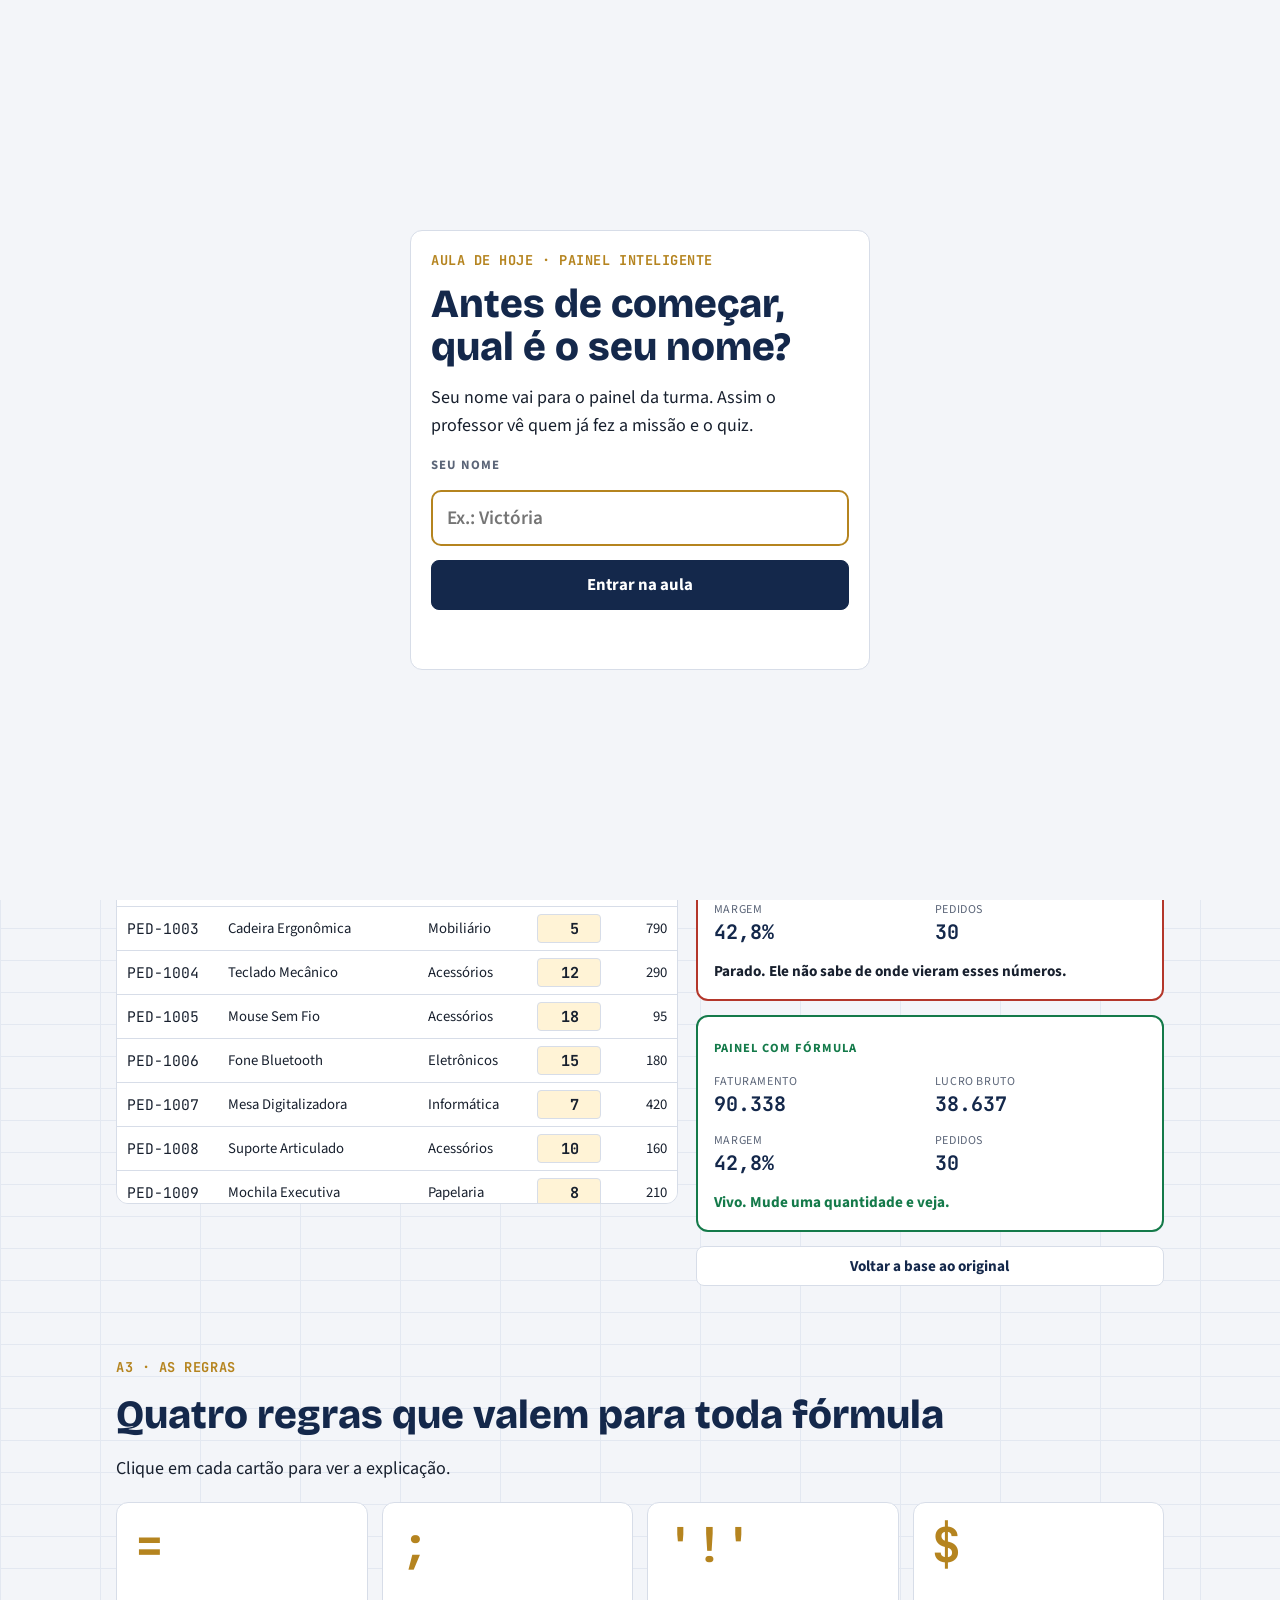
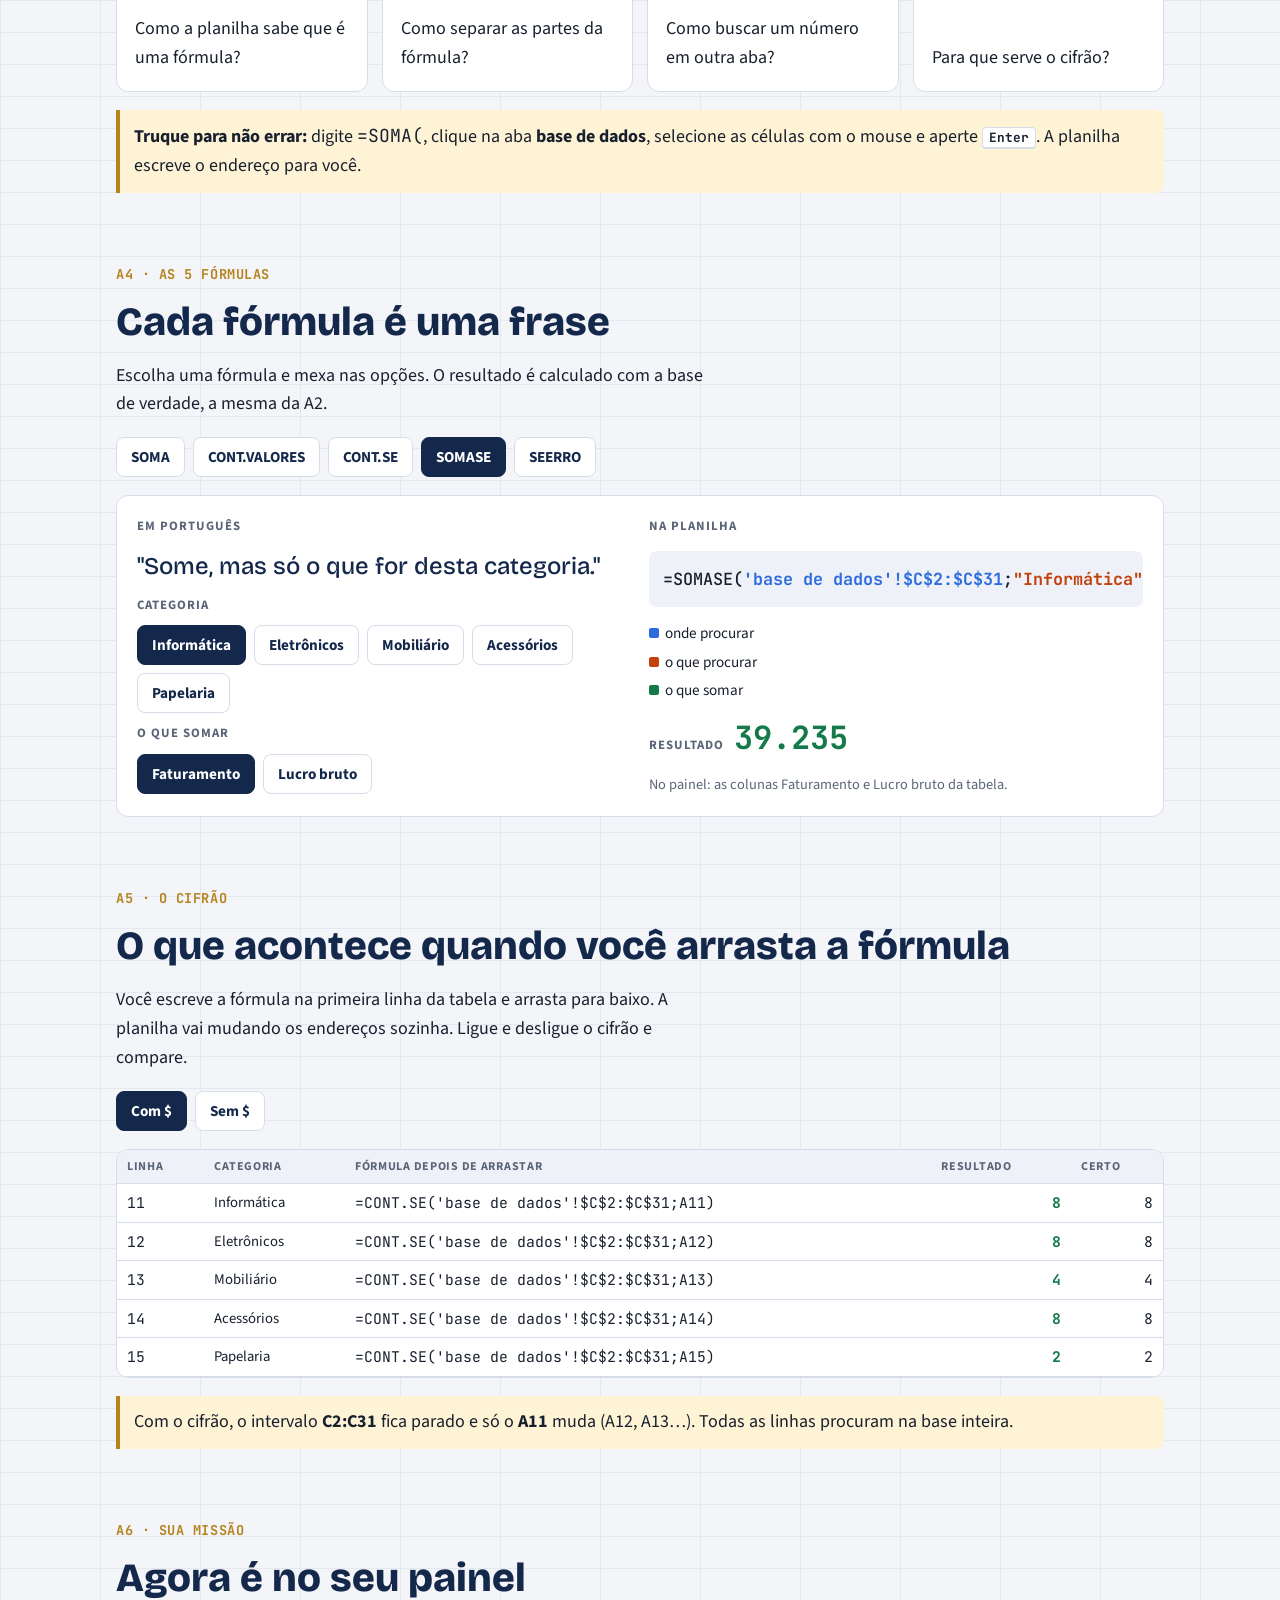
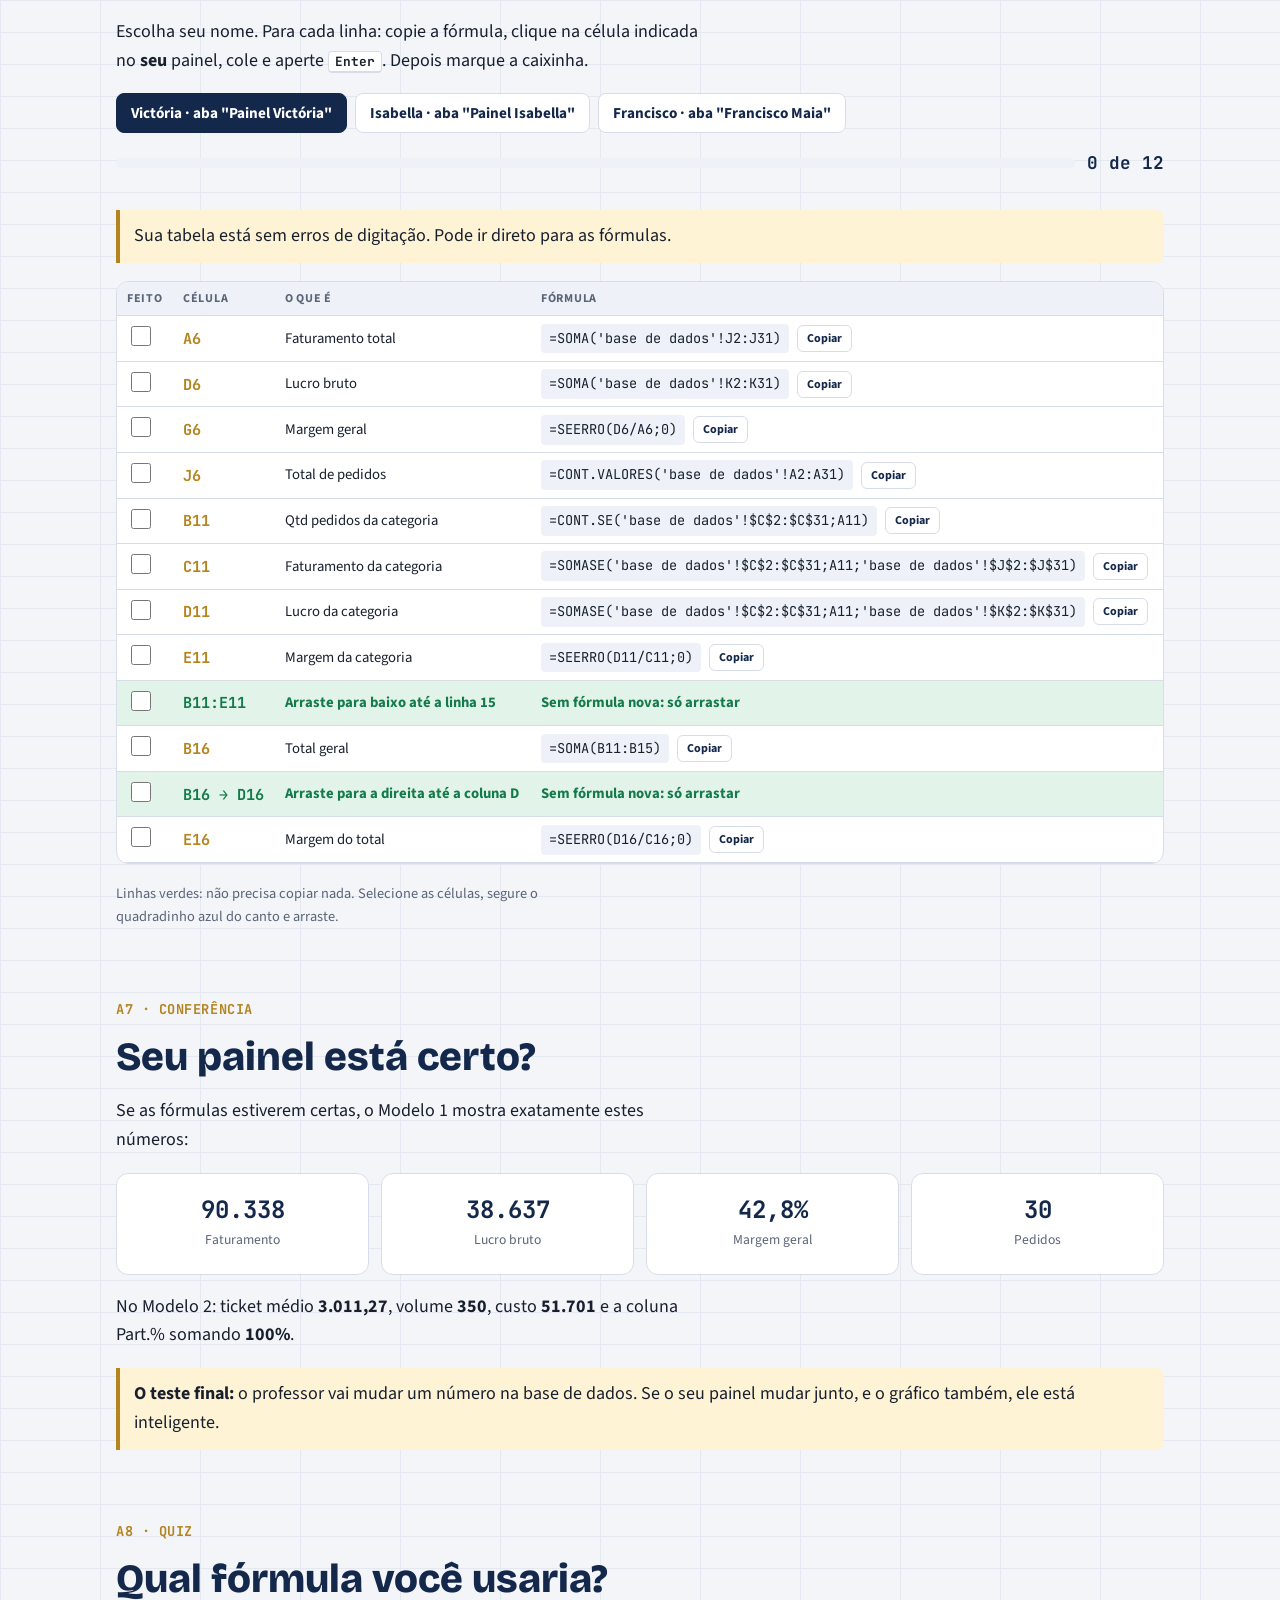
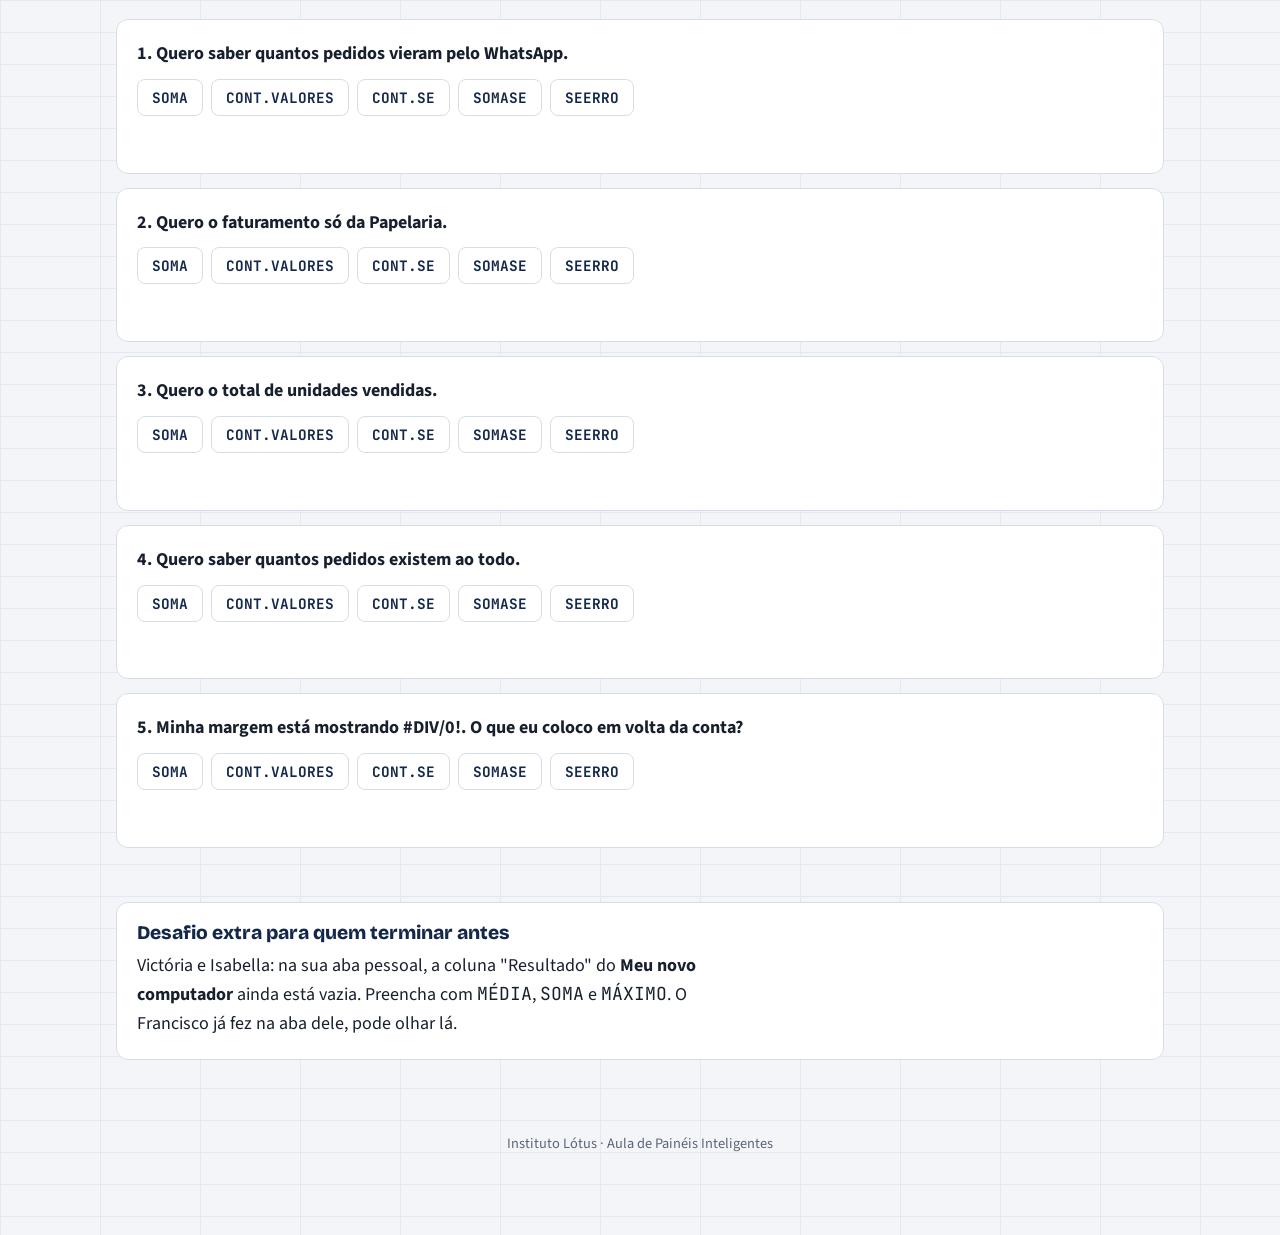
==== index.html @ ae45660a "Aula Painel Inteligente: site interativo com registro do desafio Co-Authored-By: Claude Opus 5.5 <no" ====
<!doctype html>
<html lang="pt-BR">
<head>
<meta charset="utf-8">
<meta name="viewport" content="width=device-width,initial-scale=1,viewport-fit=cover">
<title>Painel Inteligente</title>
<link rel="stylesheet" href="https://fonts.googleapis.com/css2?family=Bricolage+Grotesque:opsz,wght@12..96,500;12..96,800&family=Source+Sans+3:wght@400;600;700&family=JetBrains+Mono:wght@500;700&display=swap">
<style>
/* Layout: uma página que rola como um site, seções com "endereço de célula" (A1, A2…) e barra fixa de navegação; demos ao vivo com os dados reais da base */
:root{
  --bg:#F3F5F9; --grid:#E3E8F1; --card:#FFFFFF; --fg:#18202E; --muted:#5B6578; --line:#D7DDE8;
  --navy:#14284B; --onnavy:#FFFFFF; --gold:#B5841F; --goldsoft:#FFF3D6;
  --live:#147A4A; --livesoft:#E2F4EA; --bad:#B4372B; --badsoft:#FCE9E6; --cell:#EEF2F8;
  --p1:#2D6CDF; --p2:#C2410C; --p3:#147A4A;
  --display:"Bricolage Grotesque",Georgia,serif; --body:"Source Sans 3",system-ui,sans-serif; --mono:"JetBrains Mono",Consolas,monospace;
}
@media (prefers-color-scheme: dark){:root:not([data-theme="light"]){
  --bg:#0F1522; --grid:#18202F; --card:#182133; --fg:#E8ECF4; --muted:#9BA6BB; --line:#2A3449;
  --navy:#C7D5F2; --onnavy:#0F1522; --gold:#E3B455; --goldsoft:#2E2615;
  --live:#5ED39A; --livesoft:#123024; --bad:#F38B7F; --badsoft:#3A1C19; --cell:#202A3E;
  --p1:#7FA8F5; --p2:#F59A6B; --p3:#5ED39A; color-scheme:dark}}
:root[data-theme="dark"]{
  --bg:#0F1522; --grid:#18202F; --card:#182133; --fg:#E8ECF4; --muted:#9BA6BB; --line:#2A3449;
  --navy:#C7D5F2; --onnavy:#0F1522; --gold:#E3B455; --goldsoft:#2E2615;
  --live:#5ED39A; --livesoft:#123024; --bad:#F38B7F; --badsoft:#3A1C19; --cell:#202A3E;
  --p1:#7FA8F5; --p2:#F59A6B; --p3:#5ED39A; color-scheme:dark}
html{scroll-behavior:smooth}
@media (prefers-reduced-motion:reduce){html{scroll-behavior:auto}*{transition:none!important;animation:none!important}}
body{background:var(--bg);color:var(--fg);font:18px/1.6 var(--body);
  background-image:linear-gradient(var(--grid) 1px,transparent 1px),linear-gradient(90deg,var(--grid) 1px,transparent 1px);background-size:100% 32px,100px 100%}
body::before{content:"";position:fixed;inset:0 0 auto;height:env(safe-area-inset-top,0px);z-index:10;background:var(--card)}
.bar{position:sticky;top:env(safe-area-inset-top,0px);z-index:5;background:var(--card);border-bottom:1px solid var(--line)}
.bar-in{max-width:1080px;margin:0 auto;padding-block:8px;padding-left:max(16px,env(safe-area-inset-left,0px));padding-right:max(16px,env(safe-area-inset-right,0px));display:flex;align-items:center;gap:12px}
.fxlabel{font:700 .8rem var(--mono);color:var(--muted);flex:none}
.bar nav{display:flex;gap:4px;overflow-x:auto;scrollbar-width:none;min-width:0}
.bar nav a{font:500 .82rem var(--mono);color:var(--muted);text-decoration:none;padding:4px 9px;border-radius:4px;white-space:nowrap;border:1px solid transparent}
.bar nav a.on{color:var(--navy);border-color:var(--gold);background:var(--goldsoft)}
.progress{height:3px;background:var(--gold);width:0;transition:width .2s}
main{max-width:1080px;margin:0 auto;padding-left:max(16px,env(safe-area-inset-left,0px));padding-right:max(16px,env(safe-area-inset-right,0px));padding-block:24px 80px;display:flex;flex-direction:column;gap:72px}
section{scroll-margin-top:70px;display:flex;flex-direction:column;gap:18px}
.addr{font:700 .85rem var(--mono);color:var(--gold);letter-spacing:.04em}
h1,h2,h3{font-family:var(--display);color:var(--navy);margin:0;line-height:1.08;text-wrap:balance}
h1{font-size:clamp(2.4rem,7vw,4.6rem);font-weight:800;letter-spacing:-.02em}
h2{font-size:clamp(1.7rem,4vw,2.5rem);font-weight:800}
h3{font-size:1.2rem;font-weight:800}
p{margin:0;max-width:66ch}
.big{font-size:1.25rem;color:var(--muted)}
code,.mono{font-family:var(--mono)}
.card{background:var(--card);border:1px solid var(--line);border-radius:12px;padding:20px;min-width:0}
.btn{font:700 .95rem var(--body);border:1px solid var(--line);background:var(--card);color:var(--navy);border-radius:8px;padding:8px 14px;cursor:pointer}
.btn:hover{border-color:var(--gold)}
.btn.on{background:var(--navy);color:var(--onnavy);border-color:var(--navy)}
button:focus-visible,a:focus-visible,input:focus-visible{outline:2px solid var(--gold);outline-offset:2px}
.row{display:flex;flex-wrap:wrap;gap:8px}
/* hero */
.hero{padding-top:32px;gap:22px}
.formulabar{display:flex;align-items:stretch;border:1px solid var(--line);border-radius:8px;background:var(--card);overflow:hidden;max-width:720px}
.formulabar .fx{font:700 1rem var(--mono);color:var(--muted);padding:12px 14px;border-right:1px solid var(--line);font-style:italic}
.formulabar .typed{font:500 clamp(.9rem,2.4vw,1.2rem) var(--mono);padding:12px 14px;white-space:nowrap;overflow-x:auto;color:var(--navy)}
.caret{display:inline-block;width:2px;height:1.1em;background:var(--gold);vertical-align:-3px;animation:blink 1s steps(1) infinite}
@keyframes blink{50%{opacity:0}}
.hint{font-size:.9rem;color:var(--muted)}
kbd{font:700 .8rem var(--mono);border:1px solid var(--line);border-bottom-width:2px;border-radius:4px;padding:1px 6px;background:var(--card)}
/* demo */
.demo{display:grid;grid-template-columns:1.2fr 1fr;gap:18px;align-items:start}
.basebox{max-height:420px;overflow:auto;border:1px solid var(--line);border-radius:12px;background:var(--card)}
table{border-collapse:collapse;width:100%;font-variant-numeric:tabular-nums}
th,td{padding:7px 10px;border-bottom:1px solid var(--line);text-align:left;font-size:.92rem;white-space:nowrap}
th{position:sticky;top:0;background:var(--cell);font-size:.75rem;letter-spacing:.06em;text-transform:uppercase;color:var(--muted)}
td.num{text-align:right}
input.qty{width:64px;font:700 .95rem var(--mono);padding:3px 6px;border:1px solid var(--line);border-radius:4px;background:var(--goldsoft);color:var(--fg);text-align:right}
.panels{display:flex;flex-direction:column;gap:14px}
.panel{border-radius:12px;padding:16px;border:2px solid var(--line);background:var(--card)}
.panel.dead{border-color:var(--bad)}
.panel.alive{border-color:var(--live)}
.panel .tag{font:700 .78rem var(--body);text-transform:uppercase;letter-spacing:.08em}
.dead .tag{color:var(--bad)} .alive .tag{color:var(--live)}
.kpis{display:grid;grid-template-columns:1fr 1fr;gap:10px;margin-top:10px}
.kpi span{display:block;font-size:.75rem;color:var(--muted);text-transform:uppercase;letter-spacing:.05em}
.kpi b{font:700 1.25rem var(--mono);color:var(--navy)}
.kpi b.flash{animation:flash .7s}
@keyframes flash{0%{background:var(--livesoft);color:var(--live)}100%{background:transparent}}
.verdict{margin-top:10px;font-weight:700;font-size:.95rem}
/* regras */
.rules{display:grid;grid-template-columns:repeat(4,1fr);gap:14px}
.flip{perspective:900px;min-height:190px;cursor:pointer;border:0;background:none;padding:0;text-align:left;font:inherit;color:inherit}
.flip .in{position:relative;width:100%;height:100%;min-height:190px;transition:transform .5s;transform-style:preserve-3d}
.flip.open .in{transform:rotateY(180deg)}
.face{position:absolute;inset:0;backface-visibility:hidden;border-radius:12px;padding:18px;display:flex;flex-direction:column;justify-content:space-between;border:1px solid var(--line)}
.front{background:var(--card)}
.front b{font:700 3rem var(--mono);color:var(--gold);line-height:1}
.back{background:var(--navy);color:var(--onnavy);transform:rotateY(180deg)}
.back code{background:transparent;color:var(--onnavy);font-weight:700}
/* explorador */
.tabs{display:flex;flex-wrap:wrap;gap:8px}
.explorer{display:grid;grid-template-columns:1fr 1fr;gap:18px}
.say{font-family:var(--display);font-size:1.5rem;color:var(--navy);font-weight:500;line-height:1.25}
.fbig{font:500 clamp(.85rem,2vw,1.05rem)/1.7 var(--mono);background:var(--cell);border-radius:8px;padding:14px;overflow-x:auto;white-space:nowrap}
.part1{color:var(--p1);font-weight:700}.part2{color:var(--p2);font-weight:700}.part3{color:var(--p3);font-weight:700}
.legend{display:flex;flex-direction:column;gap:4px;font-size:.95rem}
.legend i{display:inline-block;width:10px;height:10px;border-radius:2px;margin-right:6px}
.result{display:flex;align-items:baseline;gap:10px;flex-wrap:wrap}
.result b{font:700 2rem var(--mono);color:var(--live)}
.result b.err{color:var(--bad)}
.lbl{font-size:.8rem;text-transform:uppercase;letter-spacing:.08em;color:var(--muted);font-weight:700}
/* cifrão */
.dollar td.err{color:var(--bad);font-weight:700}
.dollar td.ok{color:var(--live);font-weight:700}
.note{border-left:4px solid var(--gold);background:var(--goldsoft);padding:12px 14px;border-radius:0 8px 8px 0}
.warn{border-left:4px solid var(--bad);background:var(--badsoft);padding:12px 14px;border-radius:0 8px 8px 0}
/* missão */
.mission .tablewrap{overflow-x:auto;border:1px solid var(--line);border-radius:12px;background:var(--card)}
.mission td{vertical-align:middle}
.mission td.ref{font:700 .95rem var(--mono);color:var(--gold)}
.mission tr.drag td{background:var(--livesoft);color:var(--live);font-weight:700}
.mission tr.done td{opacity:.55}
.mission tr.done td.ref{text-decoration:line-through}
.fcell{display:flex;align-items:center;gap:8px}
.fcell code{font-size:.85rem;background:var(--cell);padding:4px 8px;border-radius:4px}
.copy{font:700 .75rem var(--body);border:1px solid var(--line);background:var(--card);color:var(--navy);border-radius:6px;padding:4px 9px;cursor:pointer;flex:none}
.copy.ok{color:var(--live);border-color:var(--live)}
input[type=checkbox]{width:20px;height:20px;accent-color:var(--live);cursor:pointer}
.meter{height:10px;background:var(--cell);border-radius:99px;overflow:hidden}
.meter i{display:block;height:100%;background:var(--live);width:0;transition:width .3s}
/* conferência e quiz */
.targets{display:grid;grid-template-columns:repeat(4,1fr);gap:12px}
.target{text-align:center}
.target b{display:block;font:700 1.5rem var(--mono);color:var(--navy)}
.target span{font-size:.85rem;color:var(--muted)}
.quiz{display:flex;flex-direction:column;gap:14px}
.q .opts{display:flex;flex-wrap:wrap;gap:8px;margin-top:10px}
.q .opts button{font:700 .9rem var(--mono)}
.q .opts button.right{background:var(--livesoft);border-color:var(--live);color:var(--live)}
.q .opts button.wrong{background:var(--badsoft);border-color:var(--bad);color:var(--bad)}
.q .fb{margin-top:8px;font-weight:600;min-height:1.6em}
.score{font:700 1.1rem var(--mono);color:var(--navy)}
footer{text-align:center;color:var(--muted);font-size:.9rem}
*{box-sizing:border-box}
body{margin:0}
.me{margin-left:auto;display:flex;align-items:center;gap:8px;flex:none;font-size:.85rem}
.me b{color:var(--navy)}
.me button{font:600 .78rem var(--body);background:none;border:0;color:var(--muted);text-decoration:underline;cursor:pointer;padding:0}
.sync{font-size:.8rem;color:var(--muted)}
.sync.ok{color:var(--live)} .sync.err{color:var(--bad)}
[hidden]{display:none!important}
.gate{position:fixed;inset:0;z-index:20;background:var(--bg);display:flex;align-items:center;justify-content:center;padding-left:max(16px,env(safe-area-inset-left,0px));padding-right:max(16px,env(safe-area-inset-right,0px));padding-block:24px}
.gate form{width:100%;max-width:460px;display:flex;flex-direction:column;gap:14px}
.gate input{font:600 1.2rem var(--body);padding:12px 14px;border:2px solid var(--line);border-radius:10px;background:var(--card);color:var(--fg);width:100%}
.gate input:focus{border-color:var(--gold);outline:none}
.gate .btn{font-size:1.05rem;padding:12px;background:var(--navy);color:var(--onnavy);border-color:var(--navy)}
.gate .err{color:var(--bad);font-weight:600;min-height:1.4em}
@media (max-width:640px){.fxlabel{display:none}}
@media (max-width:860px){.demo,.explorer{grid-template-columns:1fr}.rules{grid-template-columns:1fr 1fr}.targets{grid-template-columns:1fr 1fr}}
@media (max-width:480px){.rules{grid-template-columns:1fr}.kpis{grid-template-columns:1fr 1fr}}
</style>
</head>
<body>

<div class="gate" id="gate" hidden>
  <form class="card" id="gateForm" novalidate>
    <span class="addr">AULA DE HOJE · PAINEL INTELIGENTE</span>
    <h2>Antes de começar, qual é o seu nome?</h2>
    <p>Seu nome vai para o painel da turma. Assim o professor vê quem já fez a missão e o quiz.</p>
    <label class="lbl" for="gateNome">Seu nome</label>
    <input id="gateNome" type="text" autocomplete="name" maxlength="60" placeholder="Ex.: Victória">
    <button class="btn" type="submit" id="gateBtn">Entrar na aula</button>
    <p class="err" id="gateErr"></p>
  </form>
</div>

<div class="bar">
  <div class="bar-in">
    <span class="fxlabel">Painel&nbsp;Inteligente</span>
    <nav id="nav">
      <a href="#inicio">A1 Início</a><a href="#desafio">A2 Desafio</a><a href="#regras">A3 Regras</a><a href="#formulas">A4 Fórmulas</a><a href="#cifrao">A5 Cifrão</a><a href="#missao">A6 Missão</a><a href="#confere">A7 Confere</a><a href="#quiz">A8 Quiz</a>
    </nav>
    <div class="me" id="me" hidden><span>Olá, <b id="meNome"></b></span><button type="button" id="meTrocar">trocar</button></div>
  </div>
  <div class="progress" id="progress"></div>
</div>

<main>

<section id="inicio" class="hero">
  <span class="addr">A1 · AULA DE HOJE</span>
  <h1>Seu painel já está bonito.<br>Hoje ele aprende a pensar.</h1>
  <p class="big">Até agora você digitou os números do painel. Hoje você vai trocar cada número por uma fórmula que vai sozinha até a <b>base de dados</b>, faz a conta e se atualiza toda vez que algo mudar.</p>
  <div class="formulabar" aria-label="Exemplo de fórmula"><span class="fx">fx</span><span class="typed"><span id="typed"></span><span class="caret"></span></span></div>
  <p class="hint">Use <kbd>→</kbd> ou <kbd>←</kbd> no teclado para passar de uma parte para outra.</p>
</section>

<section id="desafio">
  <span class="addr">A2 · O DESAFIO</span>
  <h2>Mude a base e veja quem percebe</h2>
  <p>Esta é a mesma base de dados da planilha, com os 30 pedidos. Mude a <b>quantidade</b> de qualquer pedido e olhe os dois painéis ao lado.</p>
  <div class="demo">
    <div class="basebox"><table>
      <thead><tr><th>Pedido</th><th>Produto</th><th>Categoria</th><th class="num">Qtd</th><th class="num">Preço</th></tr></thead>
      <tbody id="baseRows"></tbody>
    </table></div>
    <div class="panels">
      <div class="panel dead"><span class="tag">Painel com número digitado</span>
        <div class="kpis"><div class="kpi"><span>Faturamento</span><b>90.338</b></div><div class="kpi"><span>Lucro bruto</span><b>38.637</b></div><div class="kpi"><span>Margem</span><b>42,8%</b></div><div class="kpi"><span>Pedidos</span><b>30</b></div></div>
        <p class="verdict" id="deadV">Parado. Ele não sabe de onde vieram esses números.</p></div>
      <div class="panel alive"><span class="tag">Painel com fórmula</span>
        <div class="kpis"><div class="kpi"><span>Faturamento</span><b id="kFat"></b></div><div class="kpi"><span>Lucro bruto</span><b id="kLuc"></b></div><div class="kpi"><span>Margem</span><b id="kMar"></b></div><div class="kpi"><span>Pedidos</span><b id="kPed"></b></div></div>
        <p class="verdict" id="aliveV" style="color:var(--live)">Vivo. Mude uma quantidade e veja.</p></div>
      <button class="btn" id="resetBase" type="button">Voltar a base ao original</button>
    </div>
  </div>
</section>

<section id="regras">
  <span class="addr">A3 · AS REGRAS</span>
  <h2>Quatro regras que valem para toda fórmula</h2>
  <p>Clique em cada cartão para ver a explicação.</p>
  <div class="rules">
    <button class="flip" type="button"><div class="in"><div class="face front"><b>=</b><span>Como a planilha sabe que é uma fórmula?</span></div><div class="face back"><span>Toda fórmula começa com o sinal de <b>igual</b>. Sem ele, a planilha acha que você escreveu um texto.</span><code>=SOMA(…)</code></div></div></button>
    <button class="flip" type="button"><div class="in"><div class="face front"><b>;</b><span>Como separar as partes da fórmula?</span></div><div class="face back"><span>Com <b>ponto e vírgula</b>. Nossa planilha está em português, então a vírgula fica para os números.</span><code>=CONT.SE(C2:C31;A11)</code></div></div></button>
    <button class="flip" type="button"><div class="in"><div class="face front"><b>'!'</b><span>Como buscar um número em outra aba?</span></div><div class="face back"><span>Nome da aba entre <b>aspas simples</b> e depois um <b>ponto de exclamação</b>.</span><code>'base de dados'!J2</code></div></div></button>
    <button class="flip" type="button"><div class="in"><div class="face front"><b>$</b><span>Para que serve o cifrão?</span></div><div class="face back"><span>Ele <b>trava</b> a célula. Quando você arrasta a fórmula, o que tem $ não sai do lugar. Veja na parte A5.</span><code>$C$2:$C$31</code></div></div></button>
  </div>
  <div class="note"><b>Truque para não errar:</b> digite <code>=SOMA(</code>, clique na aba <b>base de dados</b>, selecione as células com o mouse e aperte <kbd>Enter</kbd>. A planilha escreve o endereço para você.</div>
</section>

<section id="formulas">
  <span class="addr">A4 · AS 5 FÓRMULAS</span>
  <h2>Cada fórmula é uma frase</h2>
  <p>Escolha uma fórmula e mexa nas opções. O resultado é calculado com a base de verdade, a mesma da A2.</p>
  <div class="tabs" id="fxTabs"></div>
  <div class="explorer card">
    <div style="display:flex;flex-direction:column;gap:14px;min-width:0">
      <span class="lbl">Em português</span>
      <div class="say" id="fxSay"></div>
      <div id="fxOpts" style="display:flex;flex-direction:column;gap:10px"></div>
    </div>
    <div style="display:flex;flex-direction:column;gap:14px;min-width:0">
      <span class="lbl">Na planilha</span>
      <div class="fbig" id="fxFormula"></div>
      <div class="legend" id="fxLegend"></div>
      <div class="result"><span class="lbl">Resultado</span><b id="fxResult"></b></div>
      <p class="hint" id="fxUse"></p>
    </div>
  </div>
</section>

<section id="cifrao" class="dollar">
  <span class="addr">A5 · O CIFRÃO</span>
  <h2>O que acontece quando você arrasta a fórmula</h2>
  <p>Você escreve a fórmula na primeira linha da tabela e arrasta para baixo. A planilha vai mudando os endereços sozinha. Ligue e desligue o cifrão e compare.</p>
  <div class="row"><button class="btn on" id="dOn" type="button">Com $</button><button class="btn" id="dOff" type="button">Sem $</button></div>
  <div class="card" style="padding:0;overflow-x:auto"><table>
    <thead><tr><th>Linha</th><th>Categoria</th><th>Fórmula depois de arrastar</th><th class="num">Resultado</th><th class="num">Certo</th></tr></thead>
    <tbody id="dRows"></tbody>
  </table></div>
  <div id="dMsg"></div>
</section>

<section id="missao" class="mission">
  <span class="addr">A6 · SUA MISSÃO</span>
  <h2>Agora é no seu painel</h2>
  <p>Escolha seu nome. Para cada linha: copie a fórmula, clique na célula indicada no <b>seu</b> painel, cole e aperte <kbd>Enter</kbd>. Depois marque a caixinha.</p>
  <div class="row" id="who"></div>
  <div style="display:flex;align-items:center;gap:12px"><div class="meter" style="flex:1"><i id="meter"></i></div><span class="score" id="meterTxt"></span></div>
  <p class="sync" id="syncM"></p>
  <div id="warns" style="display:flex;flex-direction:column;gap:8px"></div>
  <div class="tablewrap"><table>
    <thead><tr><th>Feito</th><th>Célula</th><th>O que é</th><th>Fórmula</th></tr></thead>
    <tbody id="mRows"></tbody>
  </table></div>
  <p class="hint">Linhas verdes: não precisa copiar nada. Selecione as células, segure o quadradinho azul do canto e arraste.</p>
</section>

<section id="confere">
  <span class="addr">A7 · CONFERÊNCIA</span>
  <h2>Seu painel está certo?</h2>
  <p>Se as fórmulas estiverem certas, o Modelo 1 mostra exatamente estes números:</p>
  <div class="targets">
    <div class="card target"><b>90.338</b><span>Faturamento</span></div>
    <div class="card target"><b>38.637</b><span>Lucro bruto</span></div>
    <div class="card target"><b>42,8%</b><span>Margem geral</span></div>
    <div class="card target"><b>30</b><span>Pedidos</span></div>
  </div>
  <p>No Modelo 2: ticket médio <b>3.011,27</b>, volume <b>350</b>, custo <b>51.701</b> e a coluna Part.% somando <b>100%</b>.</p>
  <div class="note"><b>O teste final:</b> o professor vai mudar um número na base de dados. Se o seu painel mudar junto, e o gráfico também, ele está inteligente.</div>
</section>

<section id="quiz">
  <span class="addr">A8 · QUIZ</span>
  <h2>Qual fórmula você usaria?</h2>
  <div class="quiz" id="quizBox"></div>
  <p class="score" id="quizScore"></p>
  <p class="sync" id="syncQ"></p>
  <div class="card"><h3>Desafio extra para quem terminar antes</h3><p style="margin-top:8px">Victória e Isabella: na sua aba pessoal, a coluna "Resultado" do <b>Meu novo computador</b> ainda está vazia. Preencha com <code>MÉDIA</code>, <code>SOMA</code> e <code>MÁXIMO</code>. O Francisco já fez na aba dele, pode olhar lá.</p></div>
</section>

<footer>Instituto Lótus · Aula de Painéis Inteligentes</footer>
</main>

<script>
(function(){
var fmt0=new Intl.NumberFormat('pt-BR',{maximumFractionDigits:0});
var fmt2=new Intl.NumberFormat('pt-BR',{minimumFractionDigits:2,maximumFractionDigits:2});
var pct=function(v){return (v*100).toLocaleString('pt-BR',{minimumFractionDigits:1,maximumFractionDigits:1})+'%'};
// pedido, produto, categoria, canal, qtd, custo unit, preço unit
var RAW=[["PED-1001","Notebook Dell Inspiron","Informática","E-commerce",4,2800,3850],["PED-1002","Monitor LG 27\"","Informática","Marketplace",6,850,1290],["PED-1003","Cadeira Ergonômica","Mobiliário","Loja Física",5,480,790],["PED-1004","Teclado Mecânico","Acessórios","E-commerce",12,160,290],["PED-1005","Mouse Sem Fio","Acessórios","WhatsApp",18,45,95],["PED-1006","Fone Bluetooth","Eletrônicos","Marketplace",15,90,180],["PED-1007","Mesa Digitalizadora","Informática","E-commerce",7,230,420],["PED-1008","Suporte Articulado","Acessórios","Loja Física",10,85,160],["PED-1009","Mochila Executiva","Papelaria","WhatsApp",8,110,210],["PED-1010","HD Externo 2TB","Informática","E-commerce",9,210,360],["PED-1011","Impressora Multifuncional","Informática","Loja Física",3,620,980],["PED-1012","Cabo HDMI 4K","Acessórios","Marketplace",25,18,45],["PED-1013","Webcam Full HD","Eletrônicos","E-commerce",14,120,230],["PED-1014","Carregador por Indução","Eletrônicos","WhatsApp",16,40,89],["PED-1015","Luminária de Mesa LED","Mobiliário","Loja Física",11,55,119],["PED-1016","Hub USB-C","Acessórios","Marketplace",20,75,145],["PED-1017","Caixa de Som Bluetooth","Eletrônicos","E-commerce",8,130,260],["PED-1018","Kit Teclado e Mouse","Acessórios","Loja Física",12,70,135],["PED-1019","Mesa Ajustável","Mobiliário","E-commerce",3,1100,1850],["PED-1020","Smartwatch Pro","Eletrônicos","Marketplace",10,310,590],["PED-1021","Filtro de Linha","Acessórios","Loja Física",22,28,65],["PED-1022","Mousepad Extra Grande","Acessórios","WhatsApp",15,22,59],["PED-1023","Adaptador Multiportas","Informática","E-commerce",18,65,125],["PED-1024","Apoio para Pés","Mobiliário","Loja Física",14,45,95],["PED-1025","Gravador de Voz","Eletrônicos","Marketplace",5,140,270],["PED-1026","Roteador Wi-Fi 6","Informática","E-commerce",7,240,450],["PED-1027","Ring Light Tripé","Eletrônicos","WhatsApp",13,60,130],["PED-1028","Caneta Stylus","Informática","Marketplace",9,85,175],["PED-1029","Headset Gamer","Eletrônicos","E-commerce",11,155,310],["PED-1030","Pasta Organizadora","Papelaria","Loja Física",20,15,38]];
var qty=RAW.map(function(r){return r[4]});
var CATS=["Informática","Eletrônicos","Mobiliário","Acessórios","Papelaria"];
var CANAIS=["E-commerce","Marketplace","Loja Física","WhatsApp"];
function fat(i){return qty[i]*RAW[i][6]} function cus(i){return qty[i]*RAW[i][5]} function luc(i){return fat(i)-cus(i)}
function sum(fn,filter){var s=0;for(var i=0;i<RAW.length;i++){if(!filter||filter(i))s+=fn(i)}return s}
var $=function(id){return document.getElementById(id)};
var API='https://script.google.com/macros/s/AKfycbxdn469AYMr3aUECqZwuW7K5p5roBfrWNw6TfA6WapfuvP8zX_PvvNkXXk-d-o64q9n/exec';
var aluno='';
try{aluno=localStorage.getItem('pi-nome')||''}catch(e){}
// envia o progresso para a aba "Registro do Desafio"; sem Content-Type para não disparar CORS
function enviar(dados,syncEl){
  if(!aluno)return Promise.resolve(false);
  dados.nome=aluno;
  if(syncEl){syncEl.className='sync';syncEl.textContent='Salvando no painel da turma…'}
  return fetch(API,{method:'POST',body:JSON.stringify(dados)}).then(function(r){return r.json()}).then(function(j){
    if(!j.ok)throw new Error(j.erro||'erro');
    if(syncEl){syncEl.className='sync ok';syncEl.textContent='Salvo no painel da turma.'}return true;
  }).catch(function(){
    if(syncEl){syncEl.className='sync err';syncEl.textContent='Não consegui salvar. Confira a internet e marque a caixinha de novo.'}return false;
  });
}
var B="'base de dados'!";

// hero: fórmula sendo digitada
var full="=SOMA('base de dados'!J2:J31)",t=0;
function type(){$('typed').textContent=full.slice(0,t);if(t<full.length){t++;setTimeout(type,70)}}
if(matchMedia('(prefers-reduced-motion:reduce)').matches){t=full.length}type();

// A2 demo
var tb=$('baseRows');
RAW.forEach(function(r,i){var tr=document.createElement('tr');
  tr.innerHTML='<td class="mono">'+r[0]+'</td><td>'+r[1]+'</td><td>'+r[2]+'</td><td class="num"><input class="qty" type="number" min="0" id="q'+i+'" value="'+r[4]+'" aria-label="Quantidade '+r[0]+'"></td><td class="num">'+fmt0.format(r[6])+'</td>';
  tb.appendChild(tr)});
function setK(id,v){var el=$(id);if(el.textContent!==v){el.textContent=v;el.classList.remove('flash');void el.offsetWidth;el.classList.add('flash')}}
function renderDemo(){
  var F=sum(fat),L=sum(luc),changed=qty.some(function(q,i){return q!==RAW[i][4]});
  setK('kFat',fmt0.format(F));setK('kLuc',fmt0.format(L));setK('kMar',F?pct(L/F):'0,0%');setK('kPed',String(RAW.length));
  $('deadV').textContent=changed?'Continua igual. Agora ele está mostrando um número errado.':'Parado. Ele não sabe de onde vieram esses números.';
  $('aliveV').textContent=changed?'Atualizou sozinho. Isso é um painel inteligente.':'Vivo. Mude uma quantidade e veja.';
  renderFx();renderDollar();
}
tb.addEventListener('input',function(e){if(e.target.classList.contains('qty')){var i=+e.target.id.slice(1);qty[i]=Math.max(0,+e.target.value||0);renderDemo()}});
$('resetBase').addEventListener('click',function(){RAW.forEach(function(r,i){qty[i]=r[4];$('q'+i).value=r[4]});renderDemo()});

// A3 cartões
document.querySelectorAll('.flip').forEach(function(c){c.addEventListener('click',function(){c.classList.toggle('open')})});

// A4 explorador
var COLS={J:{n:'Faturamento',f:fat},K:{n:'Lucro bruto',f:luc},F:{n:'Quantidade',f:function(i){return qty[i]}},I:{n:'Custo total',f:cus}};
var st={fx:'SOMASE',col:'J',cat:'Informática',vazio:false};
var FX={
  'SOMA':{say:'"Some tudo desta coluna."',use:'No painel: Faturamento, Lucro bruto, Volume de itens e Custo total.',opts:['col'],
    f:function(){return '=SOMA(<span class="part1">'+B+st.col+'2:'+st.col+'31</span>)'},leg:[['p1','a coluna que vai ser somada']],
    r:function(){return fmt0.format(sum(COLS[st.col].f))}},
  'CONT.VALORES':{say:'"Conte quantas linhas estão preenchidas."',use:'No painel: Total de pedidos. Cada pedido tem um código na coluna A.',opts:[],
    f:function(){return '=CONT.VALORES(<span class="part1">'+B+'A2:A31</span>)'},leg:[['p1','a coluna com os códigos dos pedidos']],
    r:function(){return String(RAW.length)}},
  'CONT.SE':{say:'"Conte só os pedidos desta categoria."',use:'No painel: a coluna Qtd Pedidos da tabela.',opts:['cat'],
    f:function(){return '=CONT.SE(<span class="part1">'+B+'$C$2:$C$31</span>;<span class="part2">"'+st.cat+'"</span>)'},leg:[['p1','onde procurar'],['p2','o que procurar (no seu painel é a célula com o nome, ex.: A11)']],
    r:function(){return String(RAW.filter(function(r){return r[2]===st.cat}).length)}},
  'SOMASE':{say:'"Some, mas só o que for desta categoria."',use:'No painel: as colunas Faturamento e Lucro bruto da tabela.',opts:['cat','col2'],
    f:function(){return '=SOMASE(<span class="part1">'+B+'$C$2:$C$31</span>;<span class="part2">"'+st.cat+'"</span>;<span class="part3">'+B+'$'+st.col+'$2:$'+st.col+'$31</span>)'},leg:[['p1','onde procurar'],['p2','o que procurar'],['p3','o que somar']],
    r:function(){var c=COLS[st.col].f;return fmt0.format(sum(c,function(i){return RAW[i][2]===st.cat}))}},
  'SEERRO':{say:'"Faça a divisão. Se der erro, mostre zero."',use:'No painel: Margem e Ticket médio. Sem SEERRO, uma categoria vazia mostra #DIV/0!',opts:['cat','vazio'],
    f:function(){return '=SEERRO(<span class="part1">Lucro/Faturamento</span>;<span class="part2">0</span>)'},leg:[['p1','a conta que pode dar erro'],['p2','o que mostrar se der erro']],
    r:function(){if(st.vazio)return '0';var F=sum(fat,function(i){return RAW[i][2]===st.cat}),L=sum(luc,function(i){return RAW[i][2]===st.cat});return F?pct(L/F):'0'}}
};
var tabs=$('fxTabs');
Object.keys(FX).forEach(function(k){var b=document.createElement('button');b.type='button';b.className='btn mono';b.textContent=k;b.dataset.k=k;
  b.addEventListener('click',function(){st.fx=k;if(k==='SOMASE'&&(st.col==='F'||st.col==='I'))st.col='J';renderFx()});tabs.appendChild(b)});
function chips(list,key,labelFn){var w=document.createElement('div');w.className='row';
  list.forEach(function(v){var b=document.createElement('button');b.type='button';b.className='btn'+(st[key]===v?' on':'');b.textContent=labelFn?labelFn(v):v;
    b.addEventListener('click',function(){st[key]=v;renderFx()});w.appendChild(b)});return w}
function renderFx(){
  var d=FX[st.fx];
  tabs.querySelectorAll('button').forEach(function(b){b.classList.toggle('on',b.dataset.k===st.fx)});
  $('fxSay').textContent=d.say;$('fxUse').textContent=d.use;
  var o=$('fxOpts');o.innerHTML='';
  if(d.opts.indexOf('cat')>-1){var l=document.createElement('span');l.className='lbl';l.textContent='Categoria';o.appendChild(l);o.appendChild(chips(CATS,'cat'))}
  if(d.opts.indexOf('col')>-1){var l2=document.createElement('span');l2.className='lbl';l2.textContent='Coluna';o.appendChild(l2);o.appendChild(chips(['J','K','F','I'],'col',function(v){return v+' · '+COLS[v].n}))}
  if(d.opts.indexOf('col2')>-1){var l3=document.createElement('span');l3.className='lbl';l3.textContent='O que somar';o.appendChild(l3);o.appendChild(chips(['J','K'],'col',function(v){return COLS[v].n}))}
  if(d.opts.indexOf('vazio')>-1){var l4=document.createElement('span');l4.className='lbl';l4.textContent='Teste';o.appendChild(l4);o.appendChild(chips([false,true],'vazio',function(v){return v?'Categoria sem vendas':'Categoria normal'}))}
  $('fxFormula').innerHTML=d.f();
  $('fxLegend').innerHTML=d.leg.map(function(x){return '<span><i style="background:var(--'+x[0]+')"></i>'+x[1]+'</span>'}).join('');
  var res=$('fxResult');res.textContent=d.r();res.classList.remove('err');
  if(st.fx==='SEERRO'&&st.vazio){$('fxUse').textContent='Sem o SEERRO, esta célula mostraria #DIV/0! porque não dá para dividir por zero. Com ele, aparece 0.'}
}

// A5 cifrão
var dollar=true;
function renderDollar(){
  var rows='',wrong=0;
  CATS.forEach(function(c,k){
    var r=11+k,range=dollar?'$C$2:$C$31':'C'+(2+k)+':C'+(31+k);
    var got=RAW.filter(function(x,i){return x[2]===c&&(dollar||i>=k)}).length,right=RAW.filter(function(x){return x[2]===c}).length;
    if(got!==right)wrong++;
    rows+='<tr><td class="mono">'+r+'</td><td>'+c+'</td><td class="mono">=CONT.SE('+B+range+';A'+r+')</td><td class="num mono '+(got===right?'ok':'err')+'">'+got+'</td><td class="num mono">'+right+'</td></tr>'});
  $('dRows').innerHTML=rows;
  $('dMsg').innerHTML=dollar?'<div class="note">Com o cifrão, o intervalo <b>C2:C31</b> fica parado e só o <b>A11</b> muda (A12, A13…). Todas as linhas procuram na base inteira.</div>'
    :'<div class="warn">Sem o cifrão, o intervalo desceu junto: C3:C32, C4:C33… e foi deixando pedidos de fora. Repare que só '+wrong+' linha ficou errada. O erro se esconde, e é por isso que ele é perigoso.</div>';
  $('dOn').classList.toggle('on',dollar);$('dOff').classList.toggle('on',!dollar);
}
$('dOn').addEventListener('click',function(){dollar=true;renderDollar()});
$('dOff').addEventListener('click',function(){dollar=false;renderDollar()});

// A6 missão
var cs=function(col,ref){return '=CONT.SE('+B+'$'+col+'$2:$'+col+'$31;'+ref+')'};
var ss=function(col,ref,s){return '=SOMASE('+B+'$'+col+'$2:$'+col+'$31;'+ref+';'+B+'$'+s+'$2:$'+s+'$31)'};
var M={
  'Victória':{aba:'Painel Victória',warns:[],rows:[['A6','Faturamento total','=SOMA('+B+'J2:J31)'],['D6','Lucro bruto','=SOMA('+B+'K2:K31)'],['G6','Margem geral','=SEERRO(D6/A6;0)'],['J6','Total de pedidos','=CONT.VALORES('+B+'A2:A31)'],['B11','Qtd pedidos da categoria',cs('C','A11')],['C11','Faturamento da categoria',ss('C','A11','J')],['D11','Lucro da categoria',ss('C','A11','K')],['E11','Margem da categoria','=SEERRO(D11/C11;0)'],['B11:E11','Arraste para baixo até a linha 15',null],['B16','Total geral','=SOMA(B11:B15)'],['B16 → D16','Arraste para a direita até a coluna D',null],['E16','Margem do total','=SEERRO(D16/C16;0)']]},
  'Isabella':{aba:'Painel Isabella',warns:['Apague o espaço que sobra no fim de "Informática " (B9) e "Eletrônicos " (B10). Com espaço, a fórmula acha que é outra palavra e dá zero.','O Lucro bruto está digitado como 386,37. O certo é 38.637. Quando você colocar a fórmula, ela corrige sozinha.','Depois das fórmulas, a margem vai aparecer como 0,356. O valor está certo, só falta mostrar como porcentagem. Clique na célula F5, segure a tecla Ctrl e arraste o mouse da F9 até a F14. Com essas células selecionadas, clique no botão % na barra de ferramentas lá em cima (fica ao lado do R$). Pronto: aparece 35,6%.'],rows:[['B5','Faturamento total','=SOMA('+B+'J2:J31)'],['D5','Lucro bruto','=SOMA('+B+'K2:K31)'],['F5','Margem geral','=SEERRO(D5/B5;0)'],['H5','Total de pedidos','=CONT.VALORES('+B+'A2:A31)'],['C9','Qtd pedidos da categoria',cs('C','B9')],['D9','Faturamento da categoria',ss('C','B9','J')],['E9','Lucro da categoria',ss('C','B9','K')],['F9','Margem da categoria','=SEERRO(E9/D9;0)'],['C9:F9','Arraste para baixo até a linha 13',null],['C14','Total geral','=SOMA(C9:C13)'],['C14 → E14','Arraste para a direita até a coluna E',null],['F14','Margem do total','=SEERRO(E14/D14;0)']]},
  'Francisco':{aba:'Francisco Maia',warns:['Apague o espaço que sobra no fim de "E-commerce " (A10), "Marketplace " (A11) e "Loja Física " (A12).','Corrija "Ticket Médico" para "Ticket Médio" (em A4 e E9).'],rows:[['A5','Ticket médio','=SEERRO(SOMA('+B+'J2:J31)/CONT.VALORES('+B+'A2:A31);0)'],['D5','Volume de itens','=SOMA('+B+'F2:F31)'],['G5','Custo total','=SOMA('+B+'I2:I31)'],['J5','Margem operacional','=SEERRO(SOMA('+B+'K2:K31)/SOMA('+B+'J2:J31);0)'],['B10','Qtd pedidos do canal',cs('E','A10')],['C10','Faturamento do canal',ss('E','A10','J')],['D10','Participação %','=SEERRO(C10/$C$14;0)'],['E10','Ticket médio do canal','=SEERRO(C10/B10;0)'],['B10:E10','Arraste para baixo até a linha 13',null],['B14','Total geral','=SOMA(B10:B13)'],['B14 → D14','Arraste para a direita até a coluna D (o D14 tem que dar 100%)',null],['E14','Ticket médio geral','=SEERRO(C14/B14;0)']]}
};
var who='Victória',done={};
try{var sv=JSON.parse(localStorage.getItem('pi-missao')||'{}');if(sv.who&&M[sv.who])who=sv.who;done=sv.done||{}}catch(e){}
function save(){try{localStorage.setItem('pi-missao',JSON.stringify({who:who,done:done}))}catch(e){}}
var wb=$('who');
Object.keys(M).forEach(function(n){var b=document.createElement('button');b.type='button';b.className='btn';b.dataset.n=n;b.textContent=n+' · aba "'+M[n].aba+'"';b.addEventListener('click',function(){who=n;save();renderMission();enviarMissao()});wb.appendChild(b)});
function enviarMissao(){var m=M[who],ok=m.rows.filter(function(r,i){return done[who+i]}).length;
  enviar({painel:m.aba,missaoFeitos:ok,missaoTotal:m.rows.length},$('syncM'))}
function renderMission(){
  wb.querySelectorAll('button').forEach(function(b){b.classList.toggle('on',b.dataset.n===who)});
  var m=M[who];
  $('warns').innerHTML=m.warns.length?m.warns.map(function(w){return '<div class="warn"><b>Antes de começar:</b> '+w+'</div>'}).join(''):'<div class="note">Sua tabela está sem erros de digitação. Pode ir direto para as fórmulas.</div>';
  var h='';
  m.rows.forEach(function(r,i){var key=who+i,isD=!r[2],ck=done[key]?' checked':'';
    h+='<tr class="'+(isD?'drag':'')+(done[key]?' done':'')+'"><td><input type="checkbox" id="c'+i+'" data-k="'+key+'"'+ck+' aria-label="Marcar '+r[0]+' como feito"></td><td class="ref">'+r[0]+'</td><td>'+r[1]+'</td><td>'+(isD?'Sem fórmula nova: só arrastar':'<div class="fcell"><code>'+r[2].replace(/</g,'&lt;')+'</code><button type="button" class="copy">Copiar</button></div>')+'</td></tr>'});
  $('mRows').innerHTML=h;
  var tot=m.rows.length,ok=m.rows.filter(function(r,i){return done[who+i]}).length;
  $('meter').style.width=(ok/tot*100)+'%';$('meterTxt').textContent=ok+' de '+tot+(ok===tot?' · painel inteligente!':'');
}
$('mRows').addEventListener('change',function(e){if(e.target.dataset.k){done[e.target.dataset.k]=e.target.checked;save();renderMission();enviarMissao()}});
$('mRows').addEventListener('click',function(e){var b=e.target.closest('.copy');if(!b)return;var code=b.previousElementSibling;
  var ok=function(){b.textContent='Copiado';b.classList.add('ok');setTimeout(function(){b.textContent='Copiar';b.classList.remove('ok')},1500)};
  var fb=function(){var r=document.createRange();r.selectNodeContents(code);var s=getSelection();s.removeAllRanges();s.addRange(r);b.textContent='Ctrl+C'};
  try{navigator.clipboard.writeText(code.textContent).then(ok,fb)}catch(err){fb()}});

// A8 quiz
var Q=[['Quero saber quantos pedidos vieram pelo WhatsApp.','CONT.SE','Isso. Contar só o que é de um canal é CONT.SE.'],
  ['Quero o faturamento só da Papelaria.','SOMASE','Isso. Somar só uma categoria é SOMASE.'],
  ['Quero o total de unidades vendidas.','SOMA','Isso. É só somar a coluna de quantidade.'],
  ['Quero saber quantos pedidos existem ao todo.','CONT.VALORES','Isso. Conta as linhas preenchidas da coluna de códigos.'],
  ['Minha margem está mostrando #DIV/0!. O que eu coloco em volta da conta?','SEERRO','Isso. O SEERRO troca o erro por zero.']];
var opts=['SOMA','CONT.VALORES','CONT.SE','SOMASE','SEERRO'],score={},quizEnviado=false;
var qb=$('quizBox');
Q.forEach(function(q,qi){var d=document.createElement('div');d.className='card q';
  d.innerHTML='<b>'+(qi+1)+'. '+q[0]+'</b><div class="opts"></div><div class="fb"></div>';
  var o=d.querySelector('.opts'),fbk=d.querySelector('.fb');
  opts.forEach(function(op){var b=document.createElement('button');b.type='button';b.className='btn';b.textContent=op;
    b.addEventListener('click',function(){
      o.querySelectorAll('button').forEach(function(x){x.classList.remove('right','wrong')});
      if(op===q[1]){b.classList.add('right');fbk.style.color='var(--live)';fbk.textContent=q[2];if(score[qi]===undefined)score[qi]=true}
      else{b.classList.add('wrong');fbk.style.color='var(--bad)';fbk.textContent='Ainda não. Leia a pergunta de novo e pense na frase de cada fórmula.';if(score[qi]===undefined)score[qi]=false}
      var n=Object.keys(score).length,c=Object.keys(score).filter(function(k){return score[k]}).length;
      $('quizScore').textContent=n===Q.length?'Acertou de primeira: '+c+' de '+Q.length+(c===Q.length?'. Mandou bem!':''):'';
      if(n===Q.length&&!quizEnviado){quizEnviado=true;enviar({quizAcertos:c},$('syncQ')).then(function(ok){if(!ok)quizEnviado=false})}
    });o.appendChild(b)});
  qb.appendChild(d)});

// navegação
var secs=[].slice.call(document.querySelectorAll('main section')),links=[].slice.call(document.querySelectorAll('#nav a'));
function cur(){var y=scrollY+120,c=0;secs.forEach(function(s,i){if(s.offsetTop<=y)c=i});return c}
function onScroll(){var c=cur();links.forEach(function(a,i){a.classList.toggle('on',i===c)});
  var h=document.documentElement.scrollHeight-innerHeight;$('progress').style.width=(h>0?scrollY/h*100:0)+'%';
  var on=links[c];if(on&&on.scrollIntoView&&on.parentNode.scrollWidth>on.parentNode.clientWidth){on.parentNode.scrollLeft=on.offsetLeft-40}}
addEventListener('scroll',onScroll,{passive:true});
addEventListener('keydown',function(e){if(/INPUT|TEXTAREA/.test(document.activeElement.tagName))return;
  var c=cur();if(e.key==='ArrowRight'&&c<secs.length-1){e.preventDefault();secs[c+1].scrollIntoView()}
  if(e.key==='ArrowLeft'&&c>0){e.preventDefault();secs[c-1].scrollIntoView()}});

// nome do aluno
function semAcento(s){return s.toLowerCase().normalize('NFD').replace(/[̀-ͯ]/g,'').trim()}
function mostrarAluno(){$('me').hidden=!aluno;$('meNome').textContent=aluno;$('gate').hidden=!!aluno;if(!aluno)$('gateNome').focus()}
$('gateForm').addEventListener('submit',function(e){
  e.preventDefault();
  var nome=$('gateNome').value.replace(/\s+/g,' ').trim();
  if(nome.length<2){$('gateErr').textContent='Digite seu nome para entrar.';return}
  aluno=nome;try{localStorage.setItem('pi-nome',aluno)}catch(err){}
  var k=semAcento(nome);
  Object.keys(M).forEach(function(n){if(k.indexOf(semAcento(n))===0){who=n;save()}});
  $('gateErr').textContent='';mostrarAluno();renderMission();enviarMissao();
});
$('meTrocar').addEventListener('click',function(){aluno='';try{localStorage.removeItem('pi-nome')}catch(err){}$('gateNome').value='';mostrarAluno()});

renderDemo();renderMission();onScroll();mostrarAluno();
})();
</script>
</body>
</html>
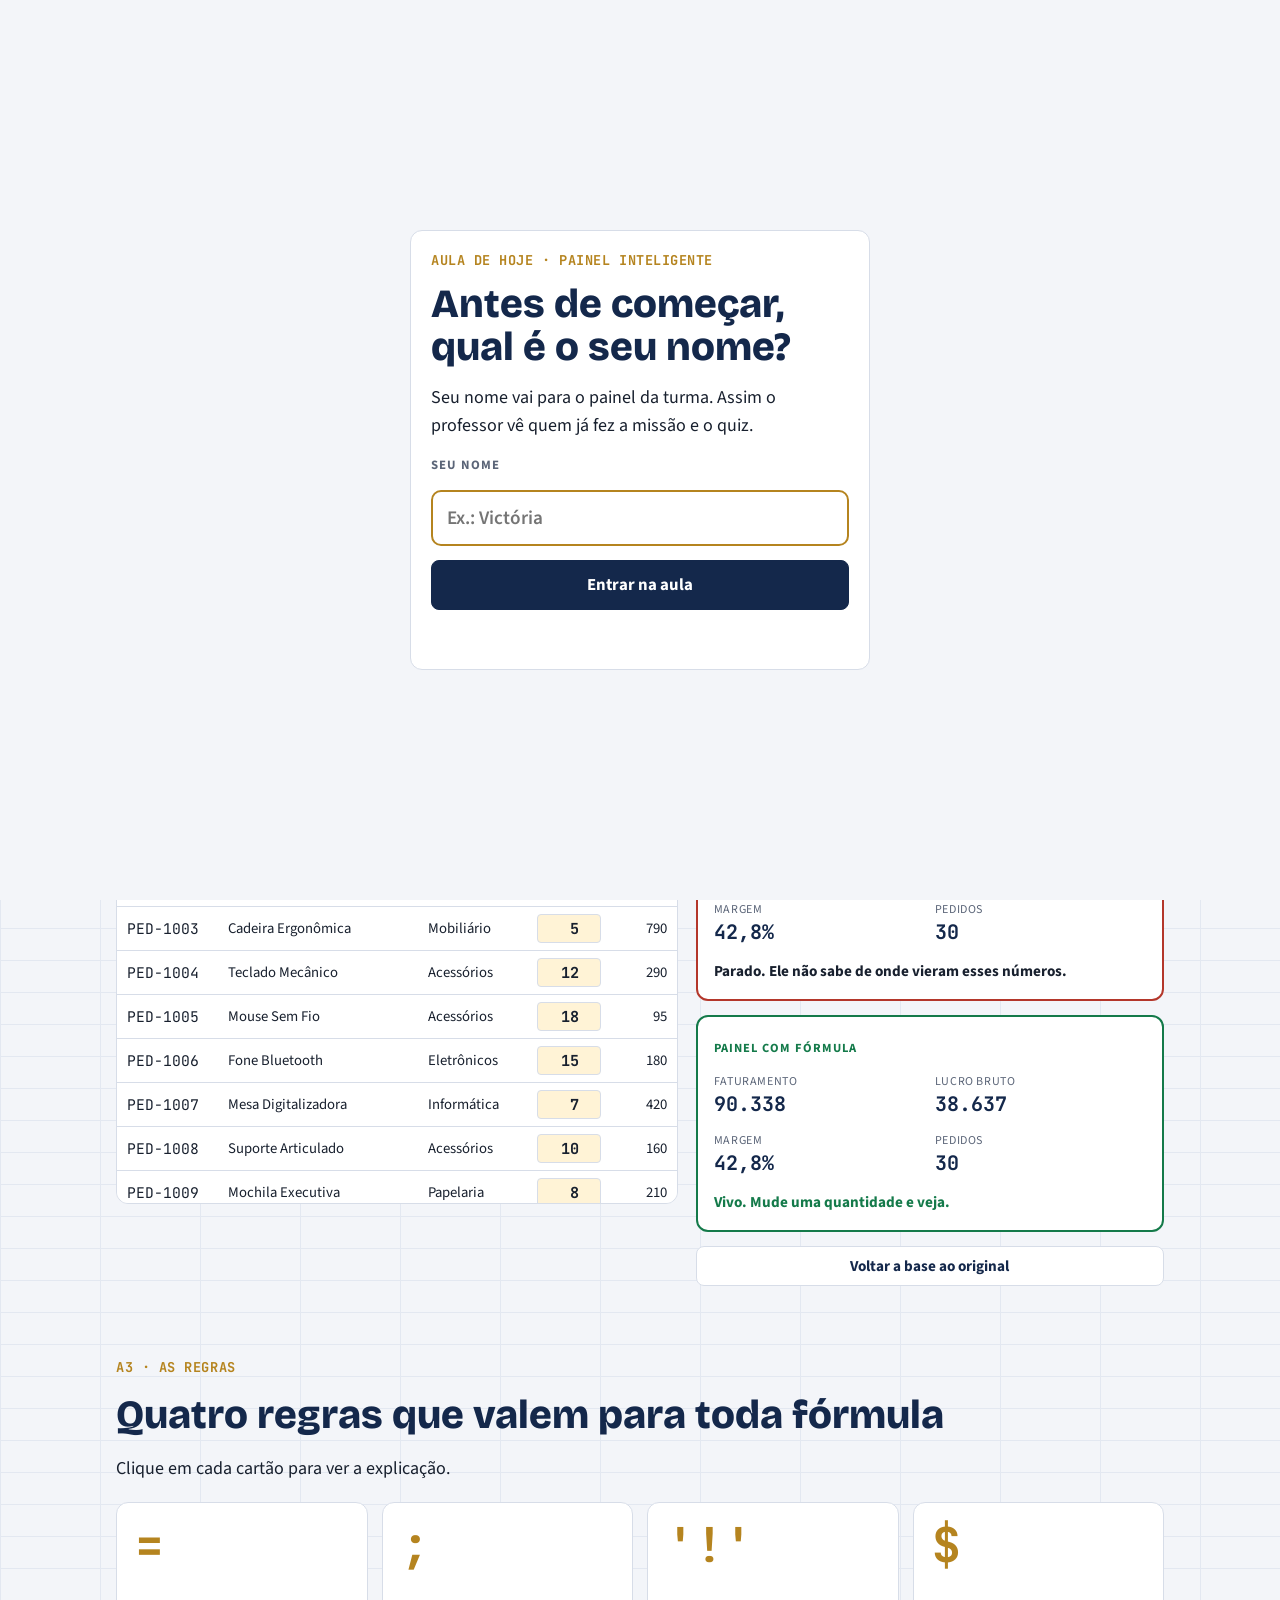
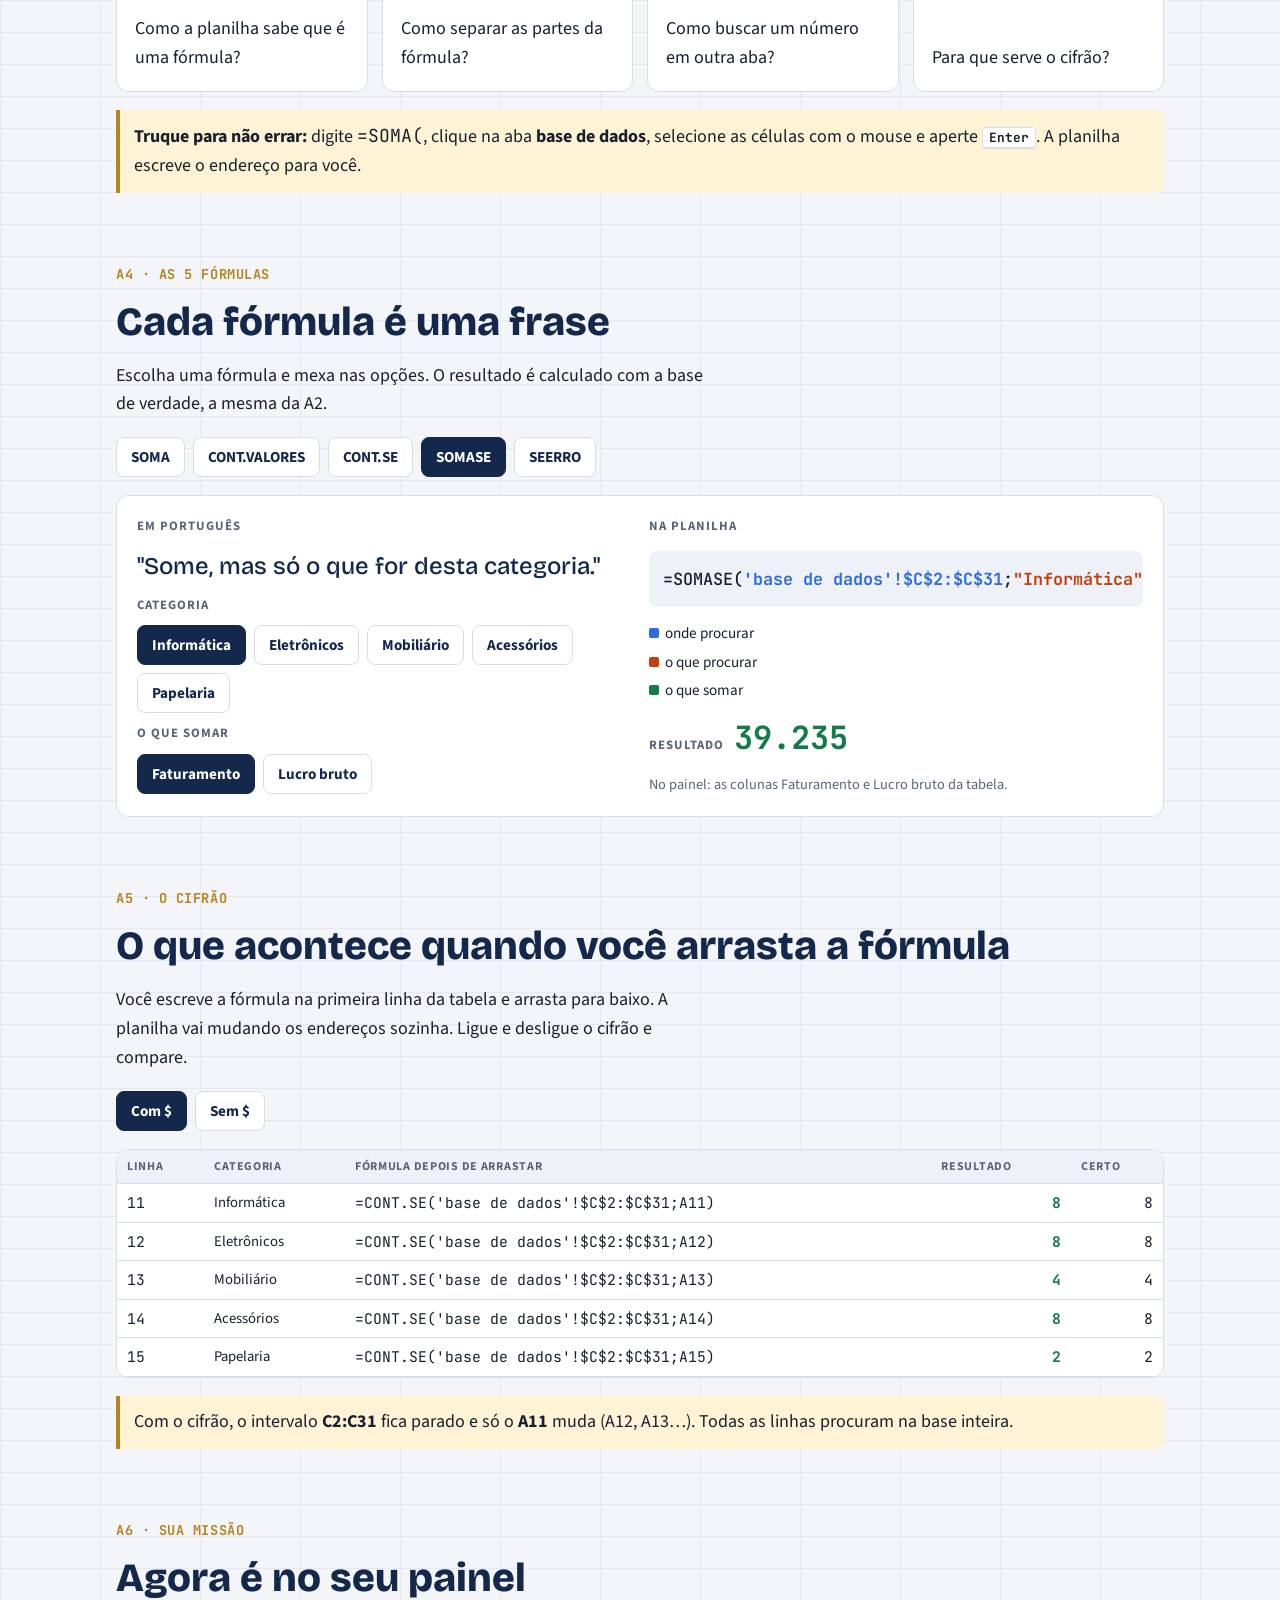
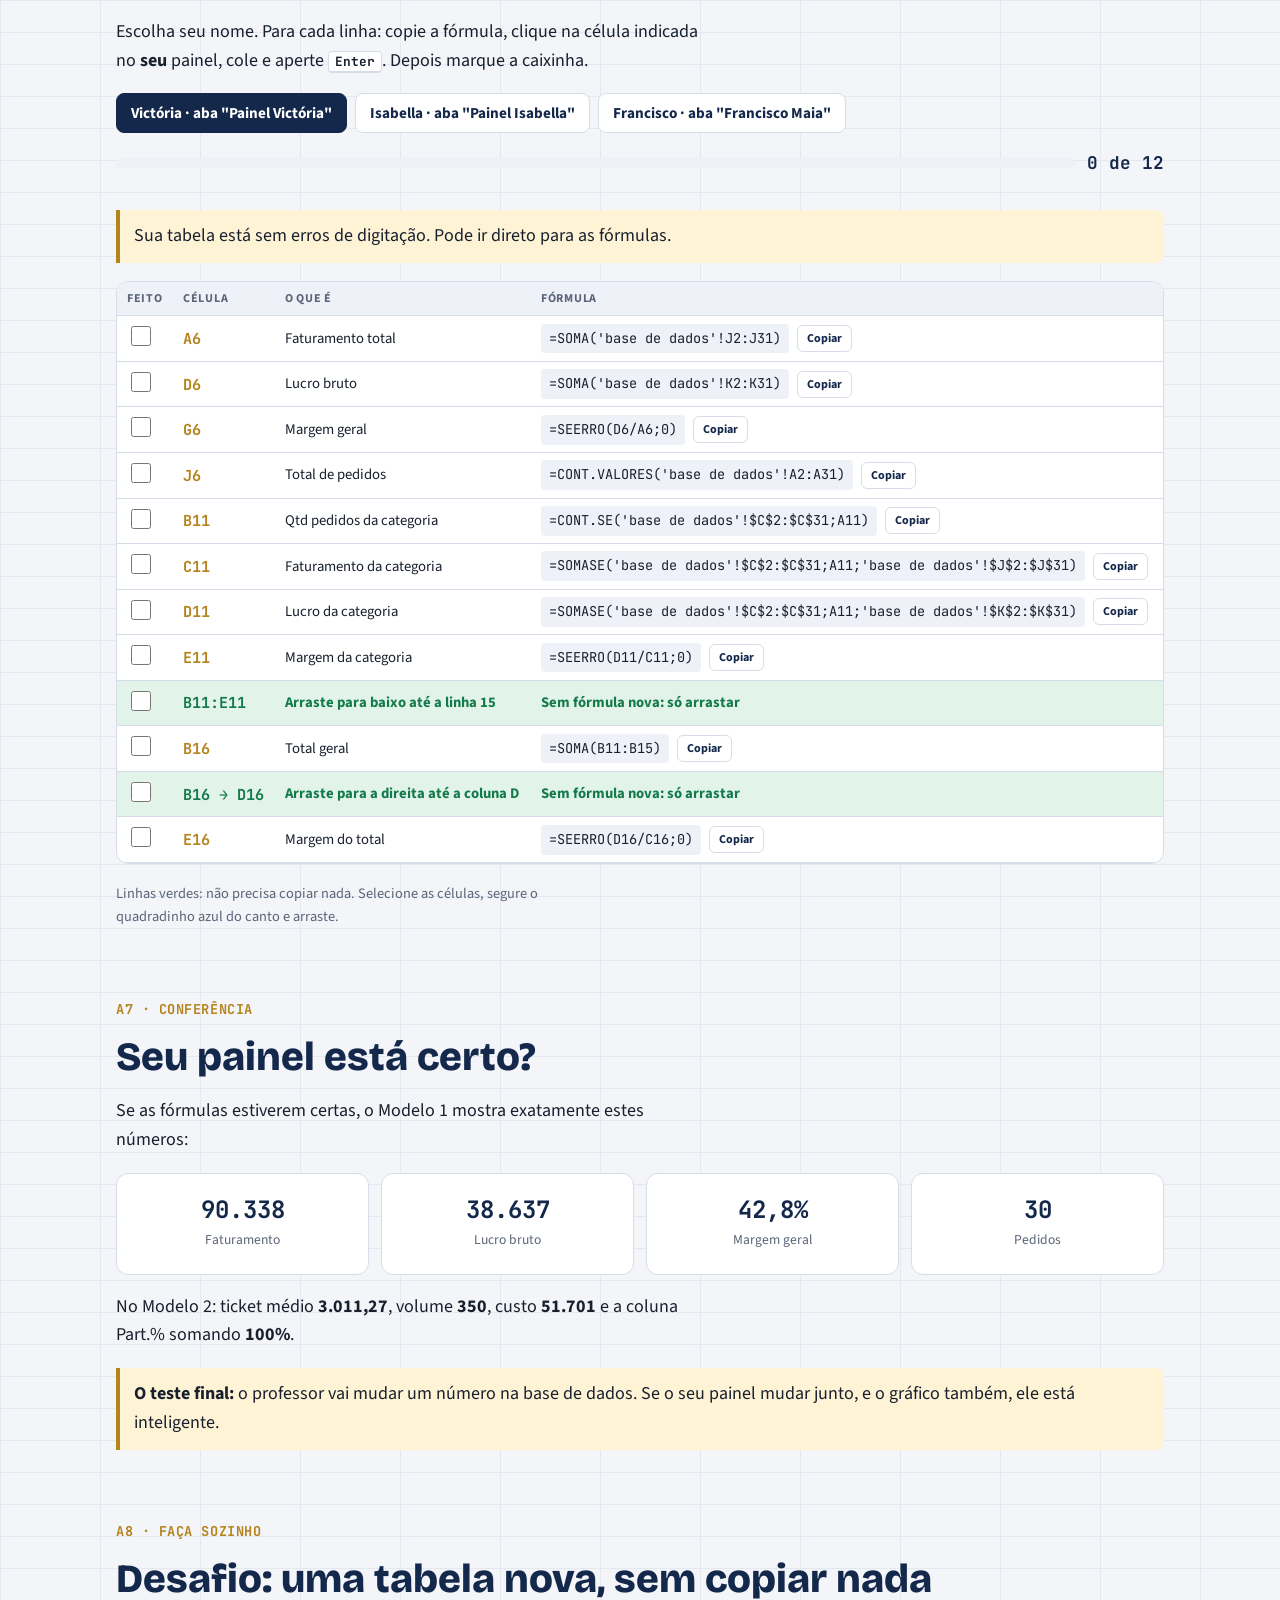
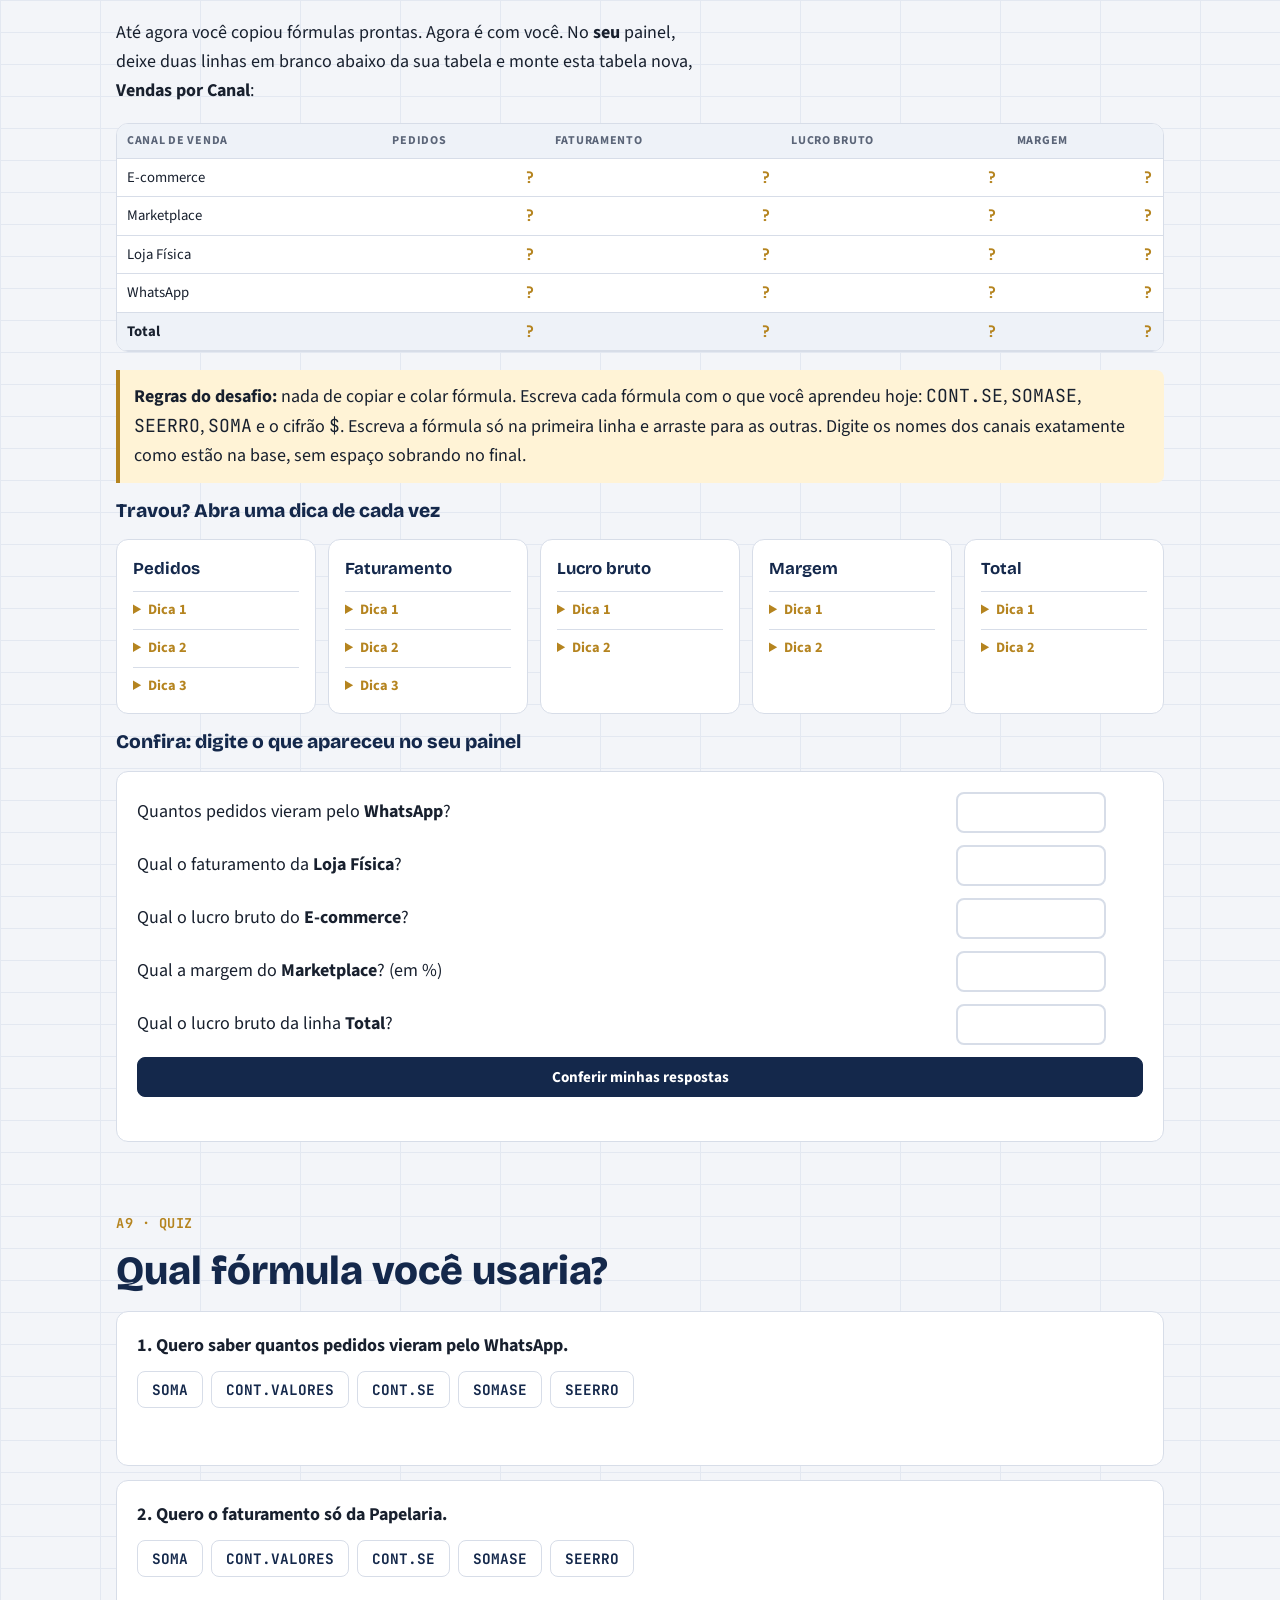
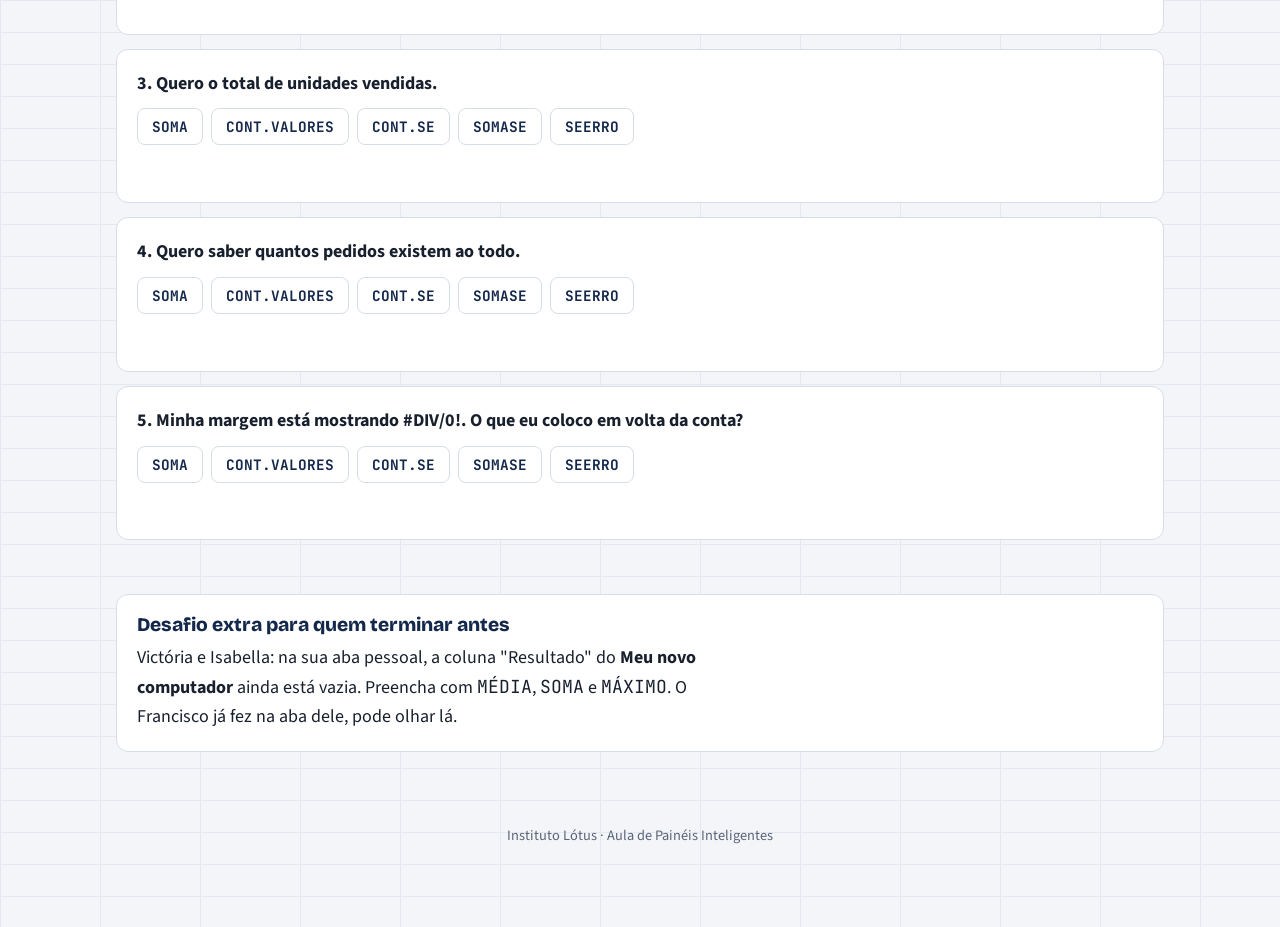
==== commit 83c8c696: "Novo desafio Faça sozinho: tabela Vendas por Canal com dicas e conferência Co-Authored-By: Claude Op" ====
--- a/index.html
+++ b/index.html
@@ -150,6 +150,22 @@
 .gate .btn{font-size:1.05rem;padding:12px;background:var(--navy);color:var(--onnavy);border-color:var(--navy)}
 .gate .err{color:var(--bad);font-weight:600;min-height:1.4em}
 @media (max-width:640px){.fxlabel{display:none}}
+table.blank td.num{color:var(--gold);font:700 1rem var(--mono)}
+table.blank tr.tot td{font-weight:700;background:var(--cell)}
+.hints{display:grid;grid-template-columns:repeat(auto-fit,minmax(190px,1fr));gap:12px}
+.hint-col{display:flex;flex-direction:column;gap:8px;padding:16px}
+.hint-col>b{font-family:var(--display);color:var(--navy);font-size:1.05rem}
+details{border-top:1px solid var(--line);padding-top:6px}
+summary{cursor:pointer;font-weight:700;color:var(--gold);font-size:.9rem}
+details p{margin-top:6px;font-size:.95rem}
+details code{font-size:.8rem;word-break:break-all}
+.checker{display:grid;grid-template-columns:1fr auto;gap:12px 16px;align-items:center}
+.checker .ans{display:flex;align-items:center;gap:10px}
+.checker input{font:700 1rem var(--mono);width:150px;padding:8px 10px;border:2px solid var(--line);border-radius:8px;background:var(--card);color:var(--fg)}
+.checker input.right{border-color:var(--live)} .checker input.wrong{border-color:var(--bad)}
+.checker .ans span{font-weight:700;min-width:1.5em}
+.checker .btn,.checker .score,.checker .sync{grid-column:1/-1}
+@media (max-width:640px){.checker{grid-template-columns:1fr}.checker .ans{margin-bottom:6px}}
 @media (max-width:860px){.demo,.explorer{grid-template-columns:1fr}.rules{grid-template-columns:1fr 1fr}.targets{grid-template-columns:1fr 1fr}}
 @media (max-width:480px){.rules{grid-template-columns:1fr}.kpis{grid-template-columns:1fr 1fr}}
 </style>
@@ -172,7 +188,7 @@
   <div class="bar-in">
     <span class="fxlabel">Painel&nbsp;Inteligente</span>
     <nav id="nav">
-      <a href="#inicio">A1 Início</a><a href="#desafio">A2 Desafio</a><a href="#regras">A3 Regras</a><a href="#formulas">A4 Fórmulas</a><a href="#cifrao">A5 Cifrão</a><a href="#missao">A6 Missão</a><a href="#confere">A7 Confere</a><a href="#quiz">A8 Quiz</a>
+      <a href="#inicio">A1 Início</a><a href="#desafio">A2 Desafio</a><a href="#regras">A3 Regras</a><a href="#formulas">A4 Fórmulas</a><a href="#cifrao">A5 Cifrão</a><a href="#missao">A6 Missão</a><a href="#confere">A7 Confere</a><a href="#sozinho">A8 Faça sozinho</a><a href="#quiz">A9 Quiz</a>
     </nav>
     <div class="me" id="me" hidden><span>Olá, <b id="meNome"></b></span><button type="button" id="meTrocar">trocar</button></div>
   </div>
@@ -285,8 +301,63 @@
   <div class="note"><b>O teste final:</b> o professor vai mudar um número na base de dados. Se o seu painel mudar junto, e o gráfico também, ele está inteligente.</div>
 </section>
 
+<section id="sozinho">
+  <span class="addr">A8 · FAÇA SOZINHO</span>
+  <h2>Desafio: uma tabela nova, sem copiar nada</h2>
+  <p>Até agora você copiou fórmulas prontas. Agora é com você. No <b>seu</b> painel, deixe duas linhas em branco abaixo da sua tabela e monte esta tabela nova, <b>Vendas por Canal</b>:</p>
+  <div class="card" style="padding:0;overflow-x:auto"><table class="blank">
+    <thead><tr><th>Canal de venda</th><th class="num">Pedidos</th><th class="num">Faturamento</th><th class="num">Lucro bruto</th><th class="num">Margem</th></tr></thead>
+    <tbody>
+      <tr><td>E-commerce</td><td class="num">?</td><td class="num">?</td><td class="num">?</td><td class="num">?</td></tr>
+      <tr><td>Marketplace</td><td class="num">?</td><td class="num">?</td><td class="num">?</td><td class="num">?</td></tr>
+      <tr><td>Loja Física</td><td class="num">?</td><td class="num">?</td><td class="num">?</td><td class="num">?</td></tr>
+      <tr><td>WhatsApp</td><td class="num">?</td><td class="num">?</td><td class="num">?</td><td class="num">?</td></tr>
+      <tr class="tot"><td>Total</td><td class="num">?</td><td class="num">?</td><td class="num">?</td><td class="num">?</td></tr>
+    </tbody>
+  </table></div>
+  <div class="note"><b>Regras do desafio:</b> nada de copiar e colar fórmula. Escreva cada fórmula com o que você aprendeu hoje: <code>CONT.SE</code>, <code>SOMASE</code>, <code>SEERRO</code>, <code>SOMA</code> e o cifrão <code>$</code>. Escreva a fórmula só na primeira linha e arraste para as outras. Digite os nomes dos canais exatamente como estão na base, sem espaço sobrando no final.</div>
+
+  <h3>Travou? Abra uma dica de cada vez</h3>
+  <div class="hints">
+    <div class="card hint-col"><b>Pedidos</b>
+      <details><summary>Dica 1</summary><p>Você quer <b>contar</b> só os pedidos de um canal. Qual fórmula conta com condição?</p></details>
+      <details><summary>Dica 2</summary><p>É o <code>CONT.SE</code>. Na base de dados, os canais estão na <b>coluna E</b>.</p></details>
+      <details><summary>Dica 3</summary><p><code>=CONT.SE('base de dados'!$E$2:$E$31;___)</code><br>No lugar do ___, clique na célula com o nome do canal.</p></details>
+    </div>
+    <div class="card hint-col"><b>Faturamento</b>
+      <details><summary>Dica 1</summary><p>Você quer <b>somar</b> só o que é de um canal. Qual fórmula soma com condição?</p></details>
+      <details><summary>Dica 2</summary><p>É o <code>SOMASE</code>: onde procurar ; o que procurar ; o que somar. O faturamento está na <b>coluna J</b>.</p></details>
+      <details><summary>Dica 3</summary><p><code>=SOMASE('base de dados'!$E$2:$E$31;___;'base de dados'!$_$2:$_$31)</code></p></details>
+    </div>
+    <div class="card hint-col"><b>Lucro bruto</b>
+      <details><summary>Dica 1</summary><p>É quase igual à fórmula do faturamento. O que muda?</p></details>
+      <details><summary>Dica 2</summary><p>Só muda <b>o que somar</b>: o lucro bruto está na <b>coluna K</b> da base.</p></details>
+    </div>
+    <div class="card hint-col"><b>Margem</b>
+      <details><summary>Dica 1</summary><p>Margem é o lucro dividido pelo faturamento <b>da mesma linha</b>.</p></details>
+      <details><summary>Dica 2</summary><p>Proteja a divisão para não aparecer <b>#DIV/0!</b>: <code>=SEERRO(___/___;0)</code>. Depois clique no botão <b>%</b>.</p></details>
+    </div>
+    <div class="card hint-col"><b>Total</b>
+      <details><summary>Dica 1</summary><p>Pedidos, faturamento e lucro do total: some as 4 linhas de cima com <code>SOMA</code>.</p></details>
+      <details><summary>Dica 2</summary><p>A margem do total <b>não</b> é soma. Faça lucro total dividido pelo faturamento total, com <code>SEERRO</code>.</p></details>
+    </div>
+  </div>
+
+  <h3>Confira: digite o que apareceu no seu painel</h3>
+  <form class="card checker" id="d2Form" novalidate>
+    <label for="d2a">Quantos pedidos vieram pelo <b>WhatsApp</b>?</label><div class="ans"><input id="d2a" inputmode="decimal" autocomplete="off"><span id="d2aR"></span></div>
+    <label for="d2b">Qual o faturamento da <b>Loja Física</b>?</label><div class="ans"><input id="d2b" inputmode="decimal" autocomplete="off"><span id="d2bR"></span></div>
+    <label for="d2c">Qual o lucro bruto do <b>E-commerce</b>?</label><div class="ans"><input id="d2c" inputmode="decimal" autocomplete="off"><span id="d2cR"></span></div>
+    <label for="d2d">Qual a margem do <b>Marketplace</b>? (em %)</label><div class="ans"><input id="d2d" inputmode="decimal" autocomplete="off"><span id="d2dR"></span></div>
+    <label for="d2e">Qual o lucro bruto da linha <b>Total</b>?</label><div class="ans"><input id="d2e" inputmode="decimal" autocomplete="off"><span id="d2eR"></span></div>
+    <button class="btn on" type="submit">Conferir minhas respostas</button>
+    <p class="score" id="d2Score"></p>
+    <p class="sync" id="syncD"></p>
+  </form>
+</section>
+
 <section id="quiz">
-  <span class="addr">A8 · QUIZ</span>
+  <span class="addr">A9 · QUIZ</span>
   <h2>Qual fórmula você usaria?</h2>
   <div class="quiz" id="quizBox"></div>
   <p class="score" id="quizScore"></p>
@@ -463,6 +534,22 @@
     });o.appendChild(b)});
   qb.appendChild(d)});
 
+// A8 desafio: confere os números que o aluno achou no próprio painel (base original, sem as mudanças da A2)
+function orig(canal,campo){var s=0;RAW.forEach(function(r){if(r[3]!==canal)return;var f=r[4]*r[6],c=r[4]*r[5];s+=campo==='n'?1:campo==='fat'?f:f-c});return s}
+var lucroTotal=RAW.reduce(function(s,r){return s+r[4]*(r[6]-r[5])},0);
+var D2=[['d2a',orig('WhatsApp','n'),'n'],['d2b',orig('Loja Física','fat'),'n'],['d2c',orig('E-commerce','luc'),'n'],['d2d',orig('Marketplace','luc')/orig('Marketplace','fat')*100,'%'],['d2e',lucroTotal,'n']];
+function lerNumero(s){s=String(s).replace(/R\$|%|\s/g,'');if(!s)return NaN;s=s.replace(/\.(?=\d{3}(\D|$))/g,'').replace(',','.');return parseFloat(s)}
+var d2Melhor=-1;
+$('d2Form').addEventListener('submit',function(e){
+  e.preventDefault();var c=0,vazio=0;
+  D2.forEach(function(q){var inp=$(q[0]),v=lerNumero(inp.value),ok;
+    if(isNaN(v)){vazio++;inp.className='';$(q[0]+'R').textContent='';return}
+    if(q[2]==='%'){if(v<=1)v=v*100;ok=Math.abs(v-q[1])<0.15}else ok=Math.abs(v-q[1])<1;
+    inp.className=ok?'right':'wrong';$(q[0]+'R').textContent=ok?'✓':'✗';$(q[0]+'R').style.color=ok?'var(--live)':'var(--bad)';if(ok)c++});
+  $('d2Score').textContent=vazio?'Preencha as 5 respostas para conferir.':c===5?'5 de 5! Sua tabela está certa. Você fez sozinho.':c+' de 5 certas. Volte no painel, confira a fórmula das que deram ✗ e tente de novo.';
+  if(!vazio&&c>d2Melhor){d2Melhor=c;enviar({desafioAcertos:c},$('syncD'))}
+});
+
 // navegação
 var secs=[].slice.call(document.querySelectorAll('main section')),links=[].slice.call(document.querySelectorAll('#nav a'));
 function cur(){var y=scrollY+120,c=0;secs.forEach(function(s,i){if(s.offsetTop<=y)c=i});return c}
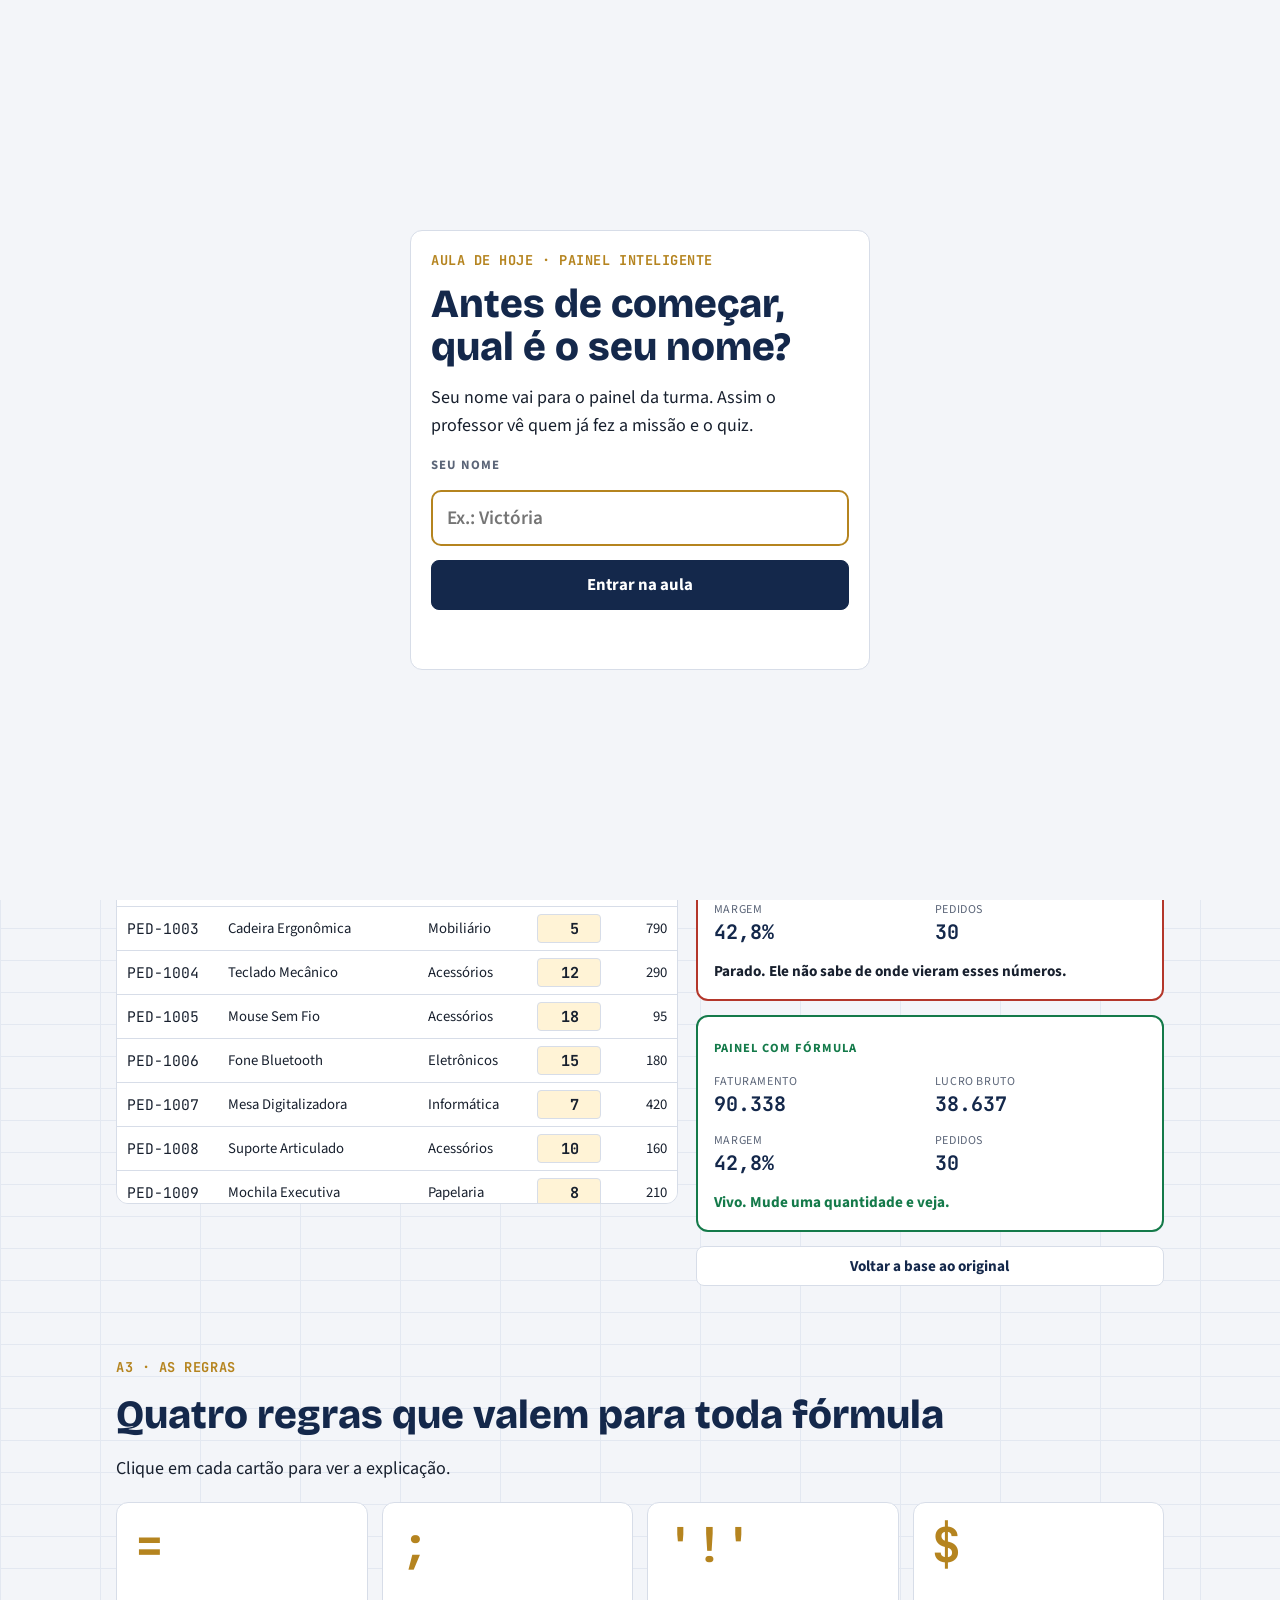
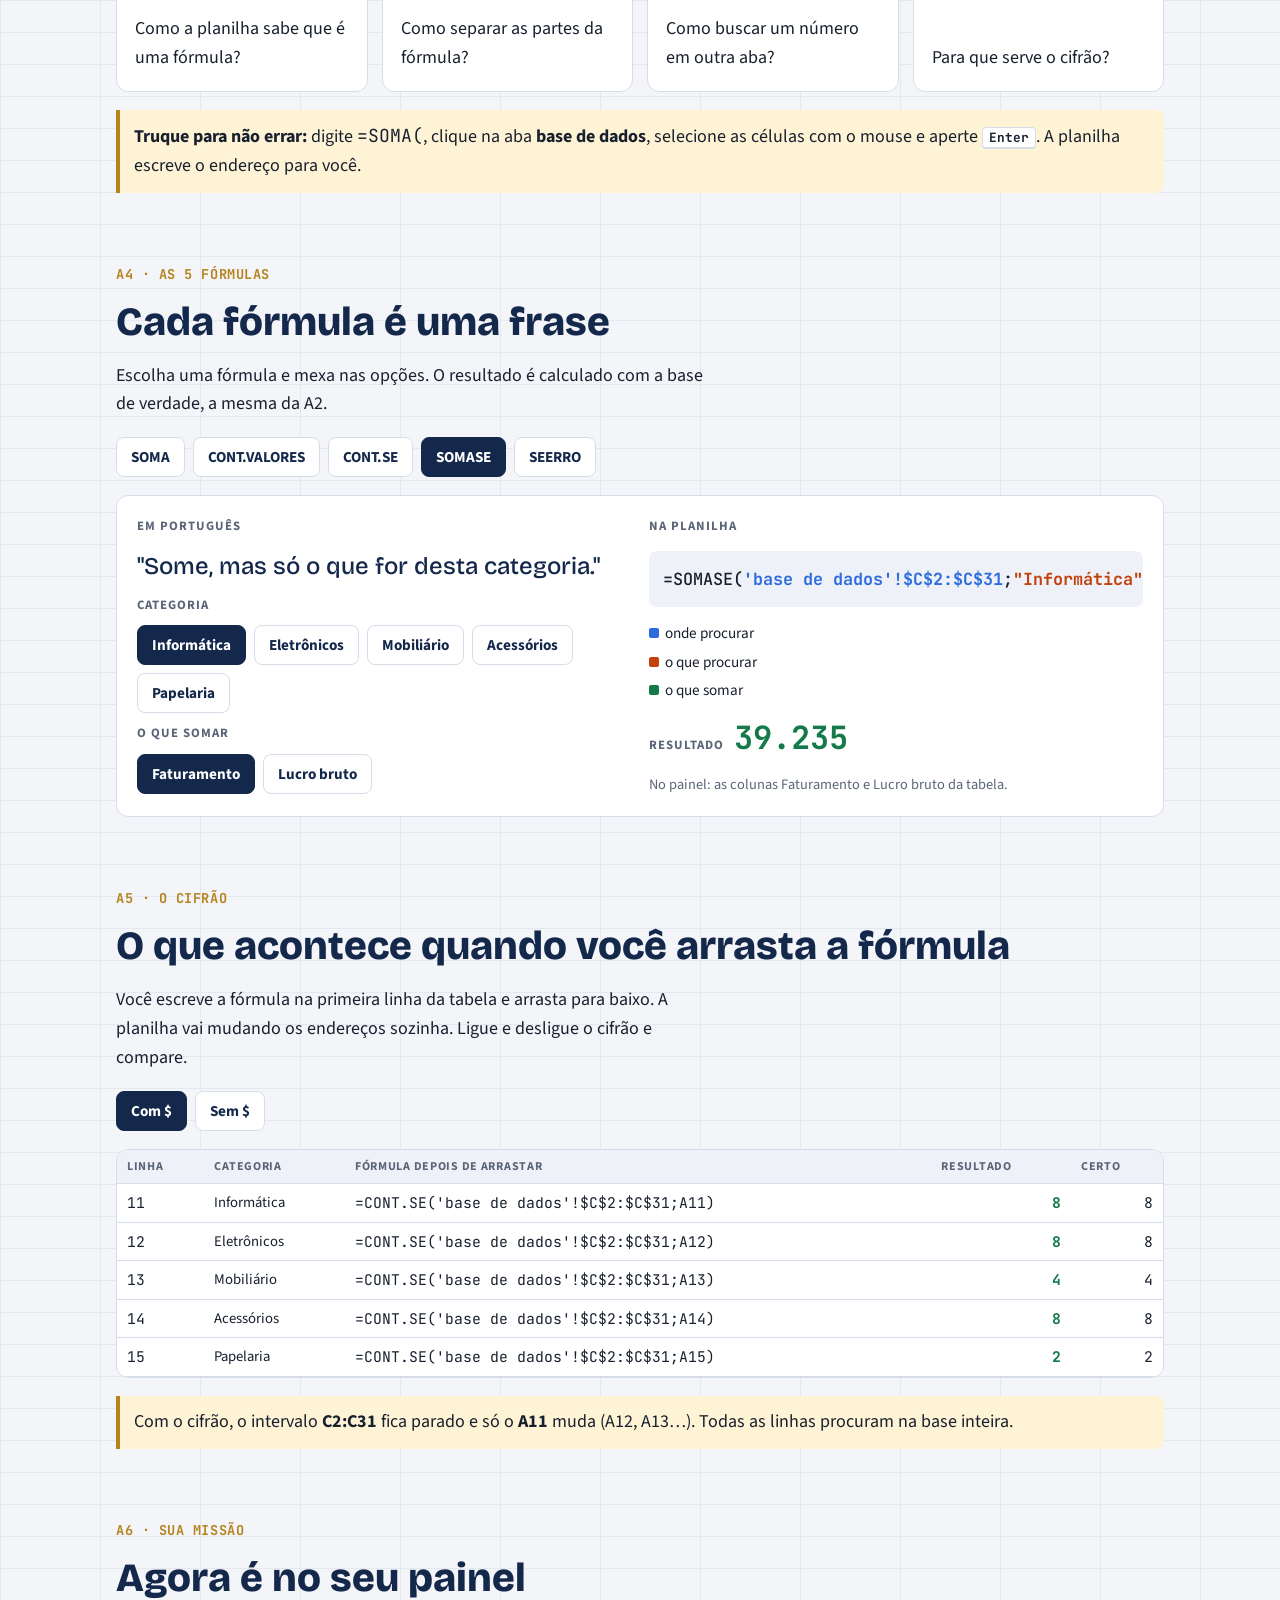
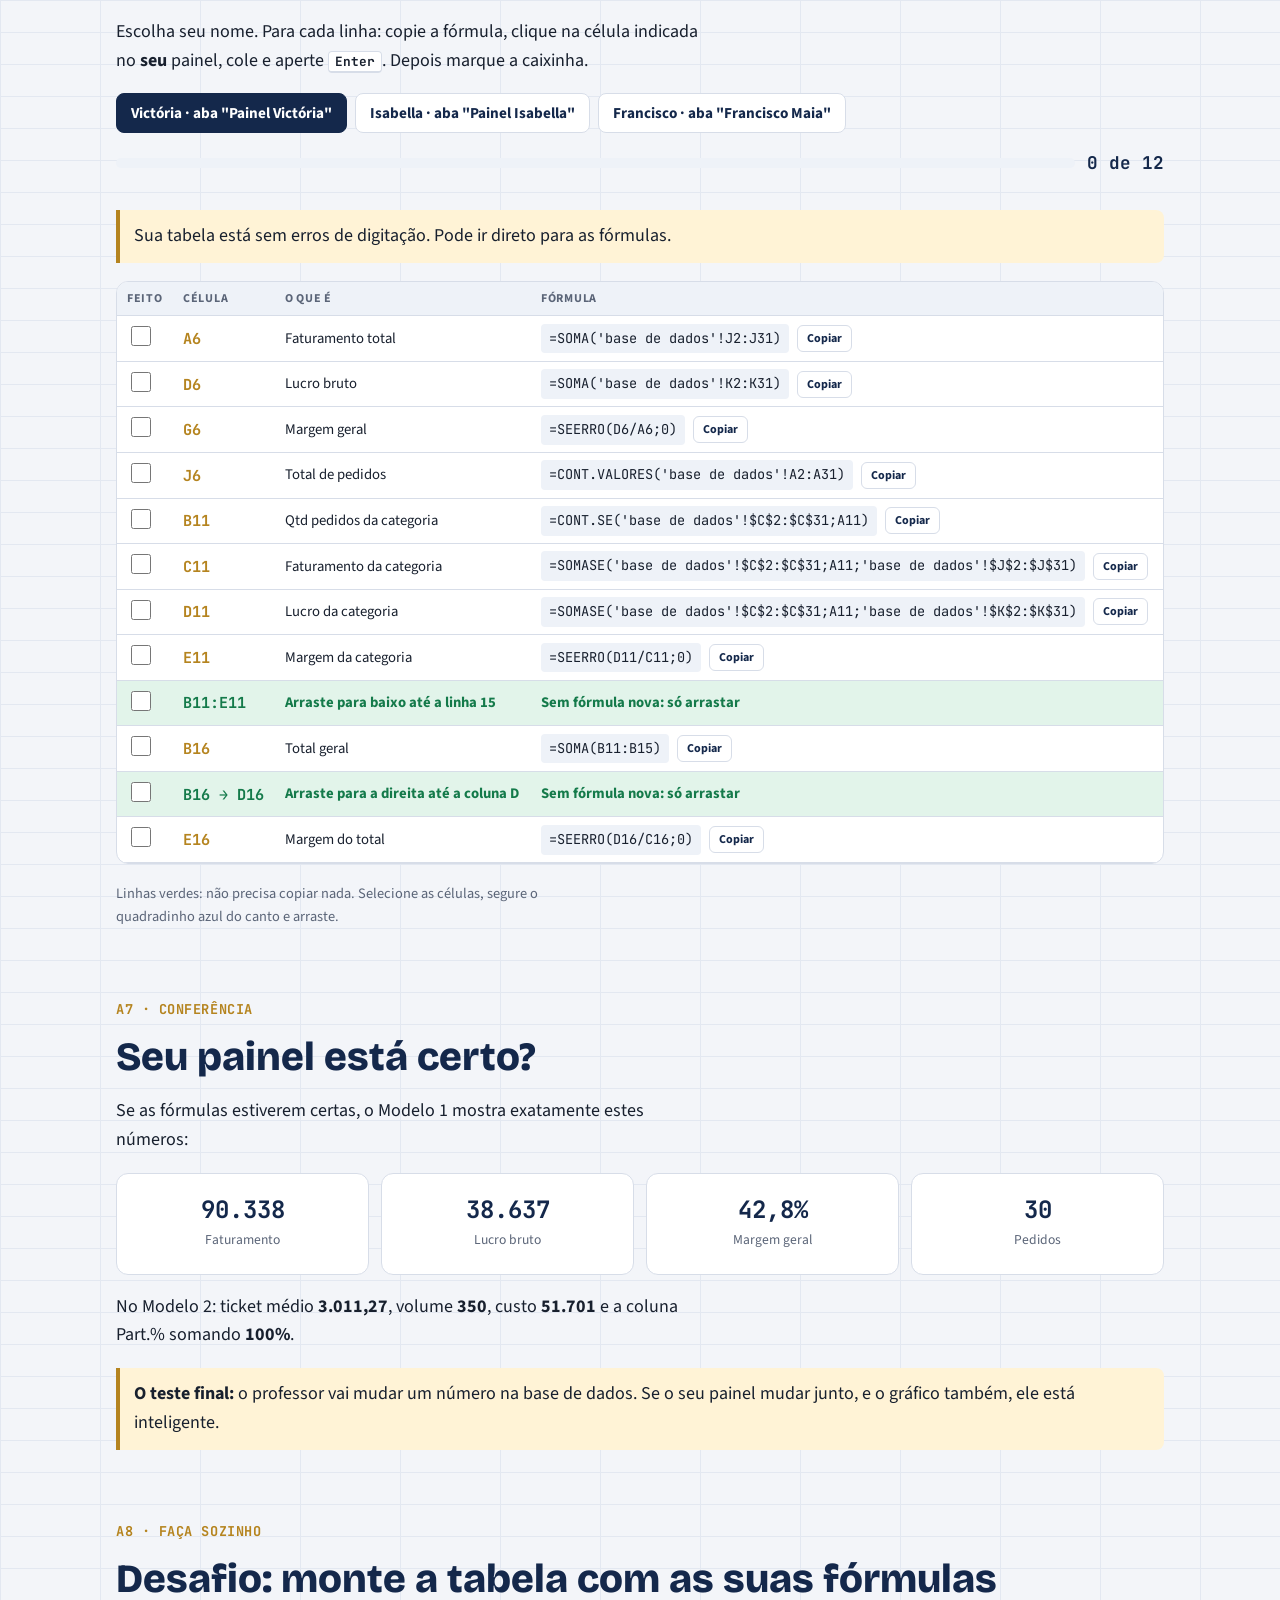
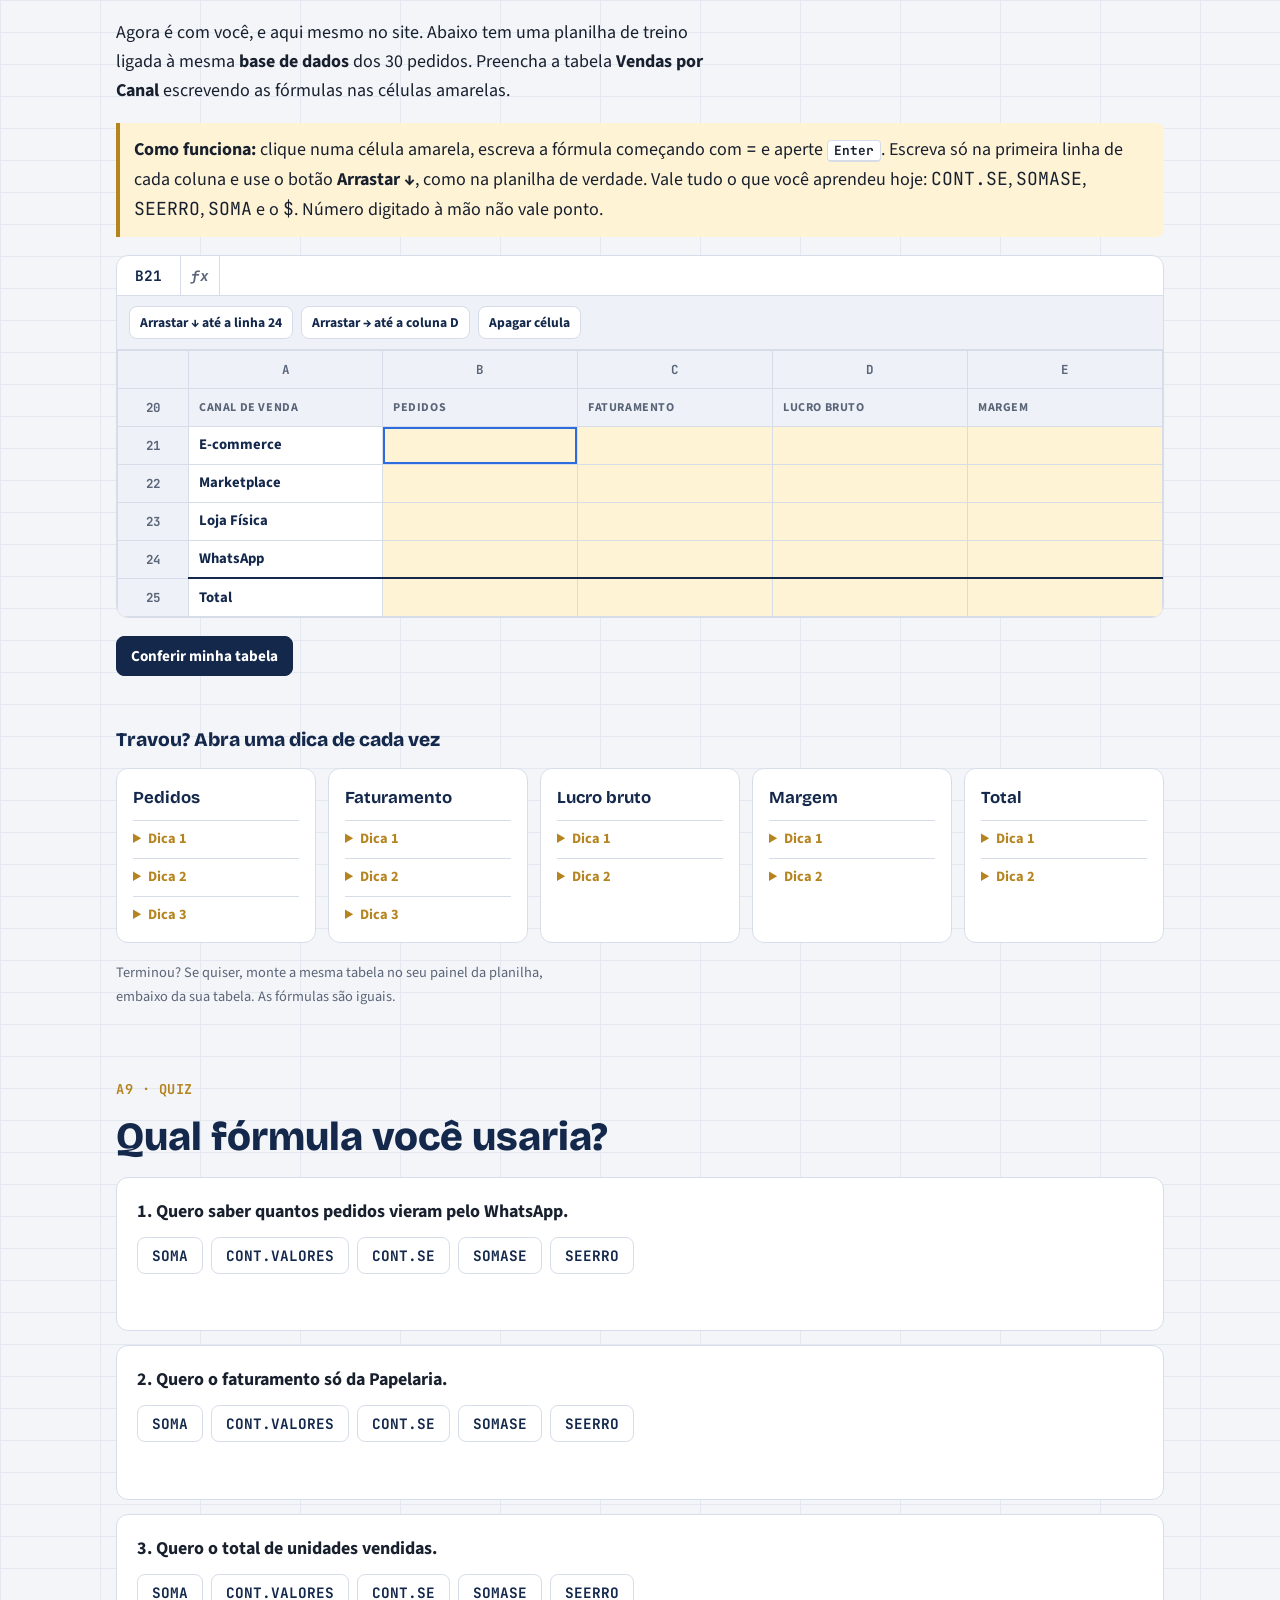
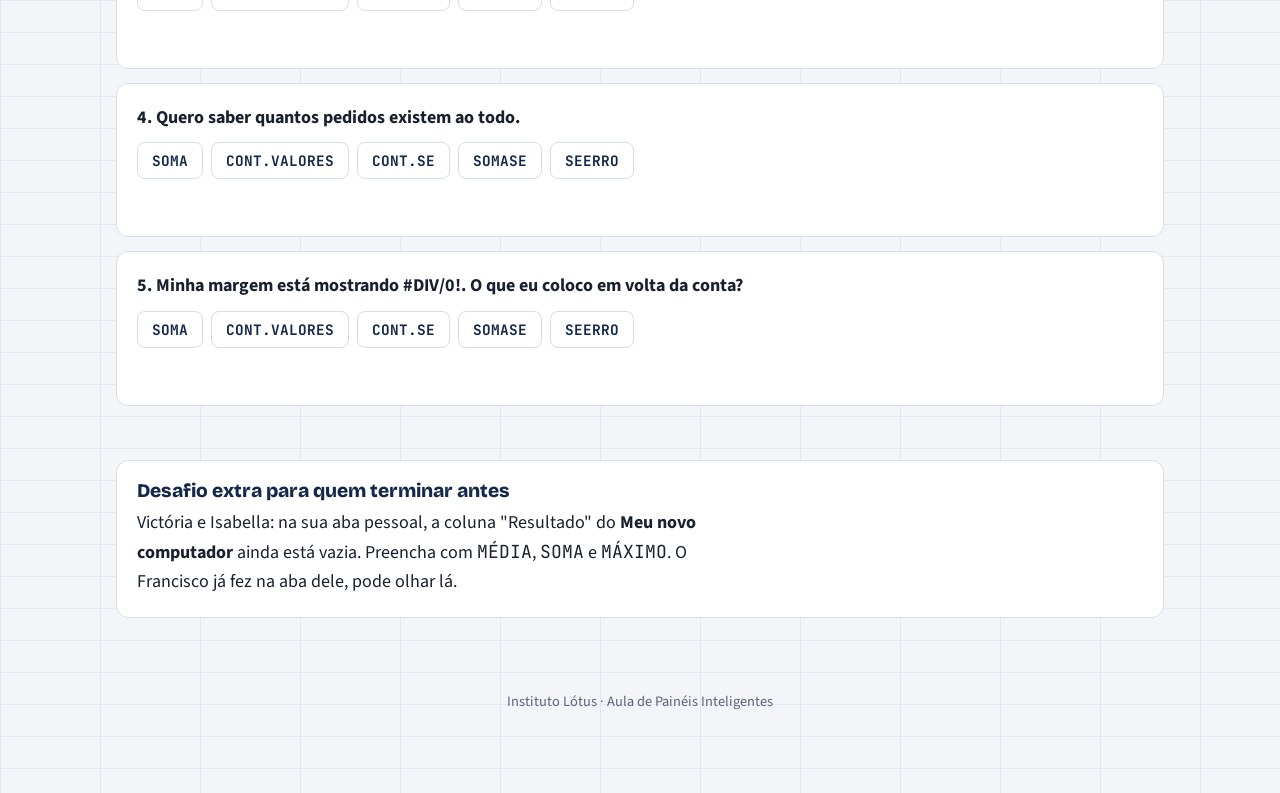
==== commit 23f8ee9a: "Faça sozinho dentro do site: planilha de treino com fórmulas, arrastar e conferência Co-Authored-By:" ====
--- a/index.html
+++ b/index.html
@@ -150,8 +150,6 @@
 .gate .btn{font-size:1.05rem;padding:12px;background:var(--navy);color:var(--onnavy);border-color:var(--navy)}
 .gate .err{color:var(--bad);font-weight:600;min-height:1.4em}
 @media (max-width:640px){.fxlabel{display:none}}
-table.blank td.num{color:var(--gold);font:700 1rem var(--mono)}
-table.blank tr.tot td{font-weight:700;background:var(--cell)}
 .hints{display:grid;grid-template-columns:repeat(auto-fit,minmax(190px,1fr));gap:12px}
 .hint-col{display:flex;flex-direction:column;gap:8px;padding:16px}
 .hint-col>b{font-family:var(--display);color:var(--navy);font-size:1.05rem}
@@ -159,13 +157,28 @@
 summary{cursor:pointer;font-weight:700;color:var(--gold);font-size:.9rem}
 details p{margin-top:6px;font-size:.95rem}
 details code{font-size:.8rem;word-break:break-all}
-.checker{display:grid;grid-template-columns:1fr auto;gap:12px 16px;align-items:center}
-.checker .ans{display:flex;align-items:center;gap:10px}
-.checker input{font:700 1rem var(--mono);width:150px;padding:8px 10px;border:2px solid var(--line);border-radius:8px;background:var(--card);color:var(--fg)}
-.checker input.right{border-color:var(--live)} .checker input.wrong{border-color:var(--bad)}
-.checker .ans span{font-weight:700;min-width:1.5em}
-.checker .btn,.checker .score,.checker .sync{grid-column:1/-1}
-@media (max-width:640px){.checker{grid-template-columns:1fr}.checker .ans{margin-bottom:6px}}
+.mini{background:var(--card);border:1px solid var(--line);border-radius:12px;overflow:hidden;display:flex;flex-direction:column}
+.mini-bar{display:flex;align-items:stretch;border-bottom:1px solid var(--line);min-width:0}
+.mini-addr{font:700 .9rem var(--mono);color:var(--navy);padding:10px 12px;border-right:1px solid var(--line);min-width:64px;text-align:center}
+.mini-fx{font:700 .9rem var(--mono);font-style:italic;color:var(--muted);padding:10px;border-right:1px solid var(--line)}
+.mini-raw{font:500 .92rem var(--mono);padding:10px 12px;white-space:nowrap;overflow-x:auto;min-width:0;flex:1;color:var(--fg)}
+.mini-tools{display:flex;flex-wrap:wrap;gap:8px;padding:10px 12px;border-bottom:1px solid var(--line);background:var(--cell)}
+.mini-tools .btn{font-size:.85rem;padding:6px 10px}
+.mini-msg{margin:0;padding:0 12px;font-size:.9rem;font-weight:600;color:var(--bad);max-width:none}
+.mini-msg:not(:empty){padding:8px 12px;background:var(--badsoft)}
+.mini-grid{overflow-x:auto}
+#grid{border-collapse:collapse;width:100%;min-width:640px}
+#grid th,#grid td{border:1px solid var(--line);padding:0;height:38px;font-size:.92rem}
+#grid th{background:var(--cell);color:var(--muted);font:700 .78rem var(--mono);text-align:center;letter-spacing:0;text-transform:none;position:static;width:44px}
+#grid td.fix{padding:0 10px;font-weight:700;color:var(--navy);background:var(--card)}
+#grid tr.head td.fix{background:var(--cell);text-transform:uppercase;font-size:.75rem;letter-spacing:.05em;color:var(--muted)}
+#grid tr.tot td{border-top:2px solid var(--navy)}
+#grid input{width:100%;height:100%;min-width:120px;border:0;background:var(--goldsoft);color:var(--fg);font:500 .92rem var(--mono);padding:0 10px;text-align:right;outline:none}
+#grid input:focus{text-align:left;background:var(--card);box-shadow:inset 0 0 0 2px var(--p1)}
+#grid input.err{color:var(--bad);font-weight:700}
+#grid input.right{background:var(--livesoft);box-shadow:inset 0 0 0 2px var(--live)}
+#grid input.wrong{background:var(--badsoft);box-shadow:inset 0 0 0 2px var(--bad)}
+#grid input.sel{box-shadow:inset 0 0 0 2px var(--p1)}
 @media (max-width:860px){.demo,.explorer{grid-template-columns:1fr}.rules{grid-template-columns:1fr 1fr}.targets{grid-template-columns:1fr 1fr}}
 @media (max-width:480px){.rules{grid-template-columns:1fr}.kpis{grid-template-columns:1fr 1fr}}
 </style>
@@ -303,26 +316,30 @@
 
 <section id="sozinho">
   <span class="addr">A8 · FAÇA SOZINHO</span>
-  <h2>Desafio: uma tabela nova, sem copiar nada</h2>
-  <p>Até agora você copiou fórmulas prontas. Agora é com você. No <b>seu</b> painel, deixe duas linhas em branco abaixo da sua tabela e monte esta tabela nova, <b>Vendas por Canal</b>:</p>
-  <div class="card" style="padding:0;overflow-x:auto"><table class="blank">
-    <thead><tr><th>Canal de venda</th><th class="num">Pedidos</th><th class="num">Faturamento</th><th class="num">Lucro bruto</th><th class="num">Margem</th></tr></thead>
-    <tbody>
-      <tr><td>E-commerce</td><td class="num">?</td><td class="num">?</td><td class="num">?</td><td class="num">?</td></tr>
-      <tr><td>Marketplace</td><td class="num">?</td><td class="num">?</td><td class="num">?</td><td class="num">?</td></tr>
-      <tr><td>Loja Física</td><td class="num">?</td><td class="num">?</td><td class="num">?</td><td class="num">?</td></tr>
-      <tr><td>WhatsApp</td><td class="num">?</td><td class="num">?</td><td class="num">?</td><td class="num">?</td></tr>
-      <tr class="tot"><td>Total</td><td class="num">?</td><td class="num">?</td><td class="num">?</td><td class="num">?</td></tr>
-    </tbody>
-  </table></div>
-  <div class="note"><b>Regras do desafio:</b> nada de copiar e colar fórmula. Escreva cada fórmula com o que você aprendeu hoje: <code>CONT.SE</code>, <code>SOMASE</code>, <code>SEERRO</code>, <code>SOMA</code> e o cifrão <code>$</code>. Escreva a fórmula só na primeira linha e arraste para as outras. Digite os nomes dos canais exatamente como estão na base, sem espaço sobrando no final.</div>
+  <h2>Desafio: monte a tabela com as suas fórmulas</h2>
+  <p>Agora é com você, e aqui mesmo no site. Abaixo tem uma planilha de treino ligada à mesma <b>base de dados</b> dos 30 pedidos. Preencha a tabela <b>Vendas por Canal</b> escrevendo as fórmulas nas células amarelas.</p>
+  <div class="note"><b>Como funciona:</b> clique numa célula amarela, escreva a fórmula começando com <code>=</code> e aperte <kbd>Enter</kbd>. Escreva só na primeira linha de cada coluna e use o botão <b>Arrastar ↓</b>, como na planilha de verdade. Vale tudo o que você aprendeu hoje: <code>CONT.SE</code>, <code>SOMASE</code>, <code>SEERRO</code>, <code>SOMA</code> e o <code>$</code>. Número digitado à mão não vale ponto.</div>
+
+  <div class="mini">
+    <div class="mini-bar"><span class="mini-addr" id="gAddr">B21</span><span class="mini-fx">fx</span><span class="mini-raw" id="gBar"></span></div>
+    <div class="mini-tools">
+      <button class="btn" type="button" id="gDown">Arrastar ↓ até a linha 24</button>
+      <button class="btn" type="button" id="gRight">Arrastar → até a coluna D</button>
+      <button class="btn" type="button" id="gClear">Apagar célula</button>
+    </div>
+    <p class="mini-msg" id="gCellMsg"></p>
+    <div class="mini-grid"><table id="grid"></table></div>
+  </div>
+  <div class="row" style="align-items:center"><button class="btn on" type="button" id="gCheck">Conferir minha tabela</button><span class="score" id="gScore"></span></div>
+  <div id="gMsg"></div>
+  <p class="sync" id="syncD"></p>
 
   <h3>Travou? Abra uma dica de cada vez</h3>
   <div class="hints">
     <div class="card hint-col"><b>Pedidos</b>
       <details><summary>Dica 1</summary><p>Você quer <b>contar</b> só os pedidos de um canal. Qual fórmula conta com condição?</p></details>
       <details><summary>Dica 2</summary><p>É o <code>CONT.SE</code>. Na base de dados, os canais estão na <b>coluna E</b>.</p></details>
-      <details><summary>Dica 3</summary><p><code>=CONT.SE('base de dados'!$E$2:$E$31;___)</code><br>No lugar do ___, clique na célula com o nome do canal.</p></details>
+      <details><summary>Dica 3</summary><p><code>=CONT.SE('base de dados'!$E$2:$E$31;___)</code><br>No lugar do ___, escreva a célula com o nome do canal (A21).</p></details>
     </div>
     <div class="card hint-col"><b>Faturamento</b>
       <details><summary>Dica 1</summary><p>Você quer <b>somar</b> só o que é de um canal. Qual fórmula soma com condição?</p></details>
@@ -335,25 +352,14 @@
     </div>
     <div class="card hint-col"><b>Margem</b>
       <details><summary>Dica 1</summary><p>Margem é o lucro dividido pelo faturamento <b>da mesma linha</b>.</p></details>
-      <details><summary>Dica 2</summary><p>Proteja a divisão para não aparecer <b>#DIV/0!</b>: <code>=SEERRO(___/___;0)</code>. Depois clique no botão <b>%</b>.</p></details>
+      <details><summary>Dica 2</summary><p>Proteja a divisão para não aparecer <b>#DIV/0!</b>: <code>=SEERRO(___/___;0)</code>.</p></details>
     </div>
     <div class="card hint-col"><b>Total</b>
-      <details><summary>Dica 1</summary><p>Pedidos, faturamento e lucro do total: some as 4 linhas de cima com <code>SOMA</code>.</p></details>
+      <details><summary>Dica 1</summary><p>Pedidos, faturamento e lucro do total: some as 4 linhas de cima com <code>SOMA</code>. Depois use <b>Arrastar →</b>.</p></details>
       <details><summary>Dica 2</summary><p>A margem do total <b>não</b> é soma. Faça lucro total dividido pelo faturamento total, com <code>SEERRO</code>.</p></details>
     </div>
   </div>
-
-  <h3>Confira: digite o que apareceu no seu painel</h3>
-  <form class="card checker" id="d2Form" novalidate>
-    <label for="d2a">Quantos pedidos vieram pelo <b>WhatsApp</b>?</label><div class="ans"><input id="d2a" inputmode="decimal" autocomplete="off"><span id="d2aR"></span></div>
-    <label for="d2b">Qual o faturamento da <b>Loja Física</b>?</label><div class="ans"><input id="d2b" inputmode="decimal" autocomplete="off"><span id="d2bR"></span></div>
-    <label for="d2c">Qual o lucro bruto do <b>E-commerce</b>?</label><div class="ans"><input id="d2c" inputmode="decimal" autocomplete="off"><span id="d2cR"></span></div>
-    <label for="d2d">Qual a margem do <b>Marketplace</b>? (em %)</label><div class="ans"><input id="d2d" inputmode="decimal" autocomplete="off"><span id="d2dR"></span></div>
-    <label for="d2e">Qual o lucro bruto da linha <b>Total</b>?</label><div class="ans"><input id="d2e" inputmode="decimal" autocomplete="off"><span id="d2eR"></span></div>
-    <button class="btn on" type="submit">Conferir minhas respostas</button>
-    <p class="score" id="d2Score"></p>
-    <p class="sync" id="syncD"></p>
-  </form>
+  <p class="hint">Terminou? Se quiser, monte a mesma tabela no seu painel da planilha, embaixo da sua tabela. As fórmulas são iguais.</p>
 </section>
 
 <section id="quiz">
@@ -534,21 +540,242 @@
     });o.appendChild(b)});
   qb.appendChild(d)});
 
-// A8 desafio: confere os números que o aluno achou no próprio painel (base original, sem as mudanças da A2)
-function orig(canal,campo){var s=0;RAW.forEach(function(r){if(r[3]!==canal)return;var f=r[4]*r[6],c=r[4]*r[5];s+=campo==='n'?1:campo==='fat'?f:f-c});return s}
-var lucroTotal=RAW.reduce(function(s,r){return s+r[4]*(r[6]-r[5])},0);
-var D2=[['d2a',orig('WhatsApp','n'),'n'],['d2b',orig('Loja Física','fat'),'n'],['d2c',orig('E-commerce','luc'),'n'],['d2d',orig('Marketplace','luc')/orig('Marketplace','fat')*100,'%'],['d2e',lucroTotal,'n']];
-function lerNumero(s){s=String(s).replace(/R\$|%|\s/g,'');if(!s)return NaN;s=s.replace(/\.(?=\d{3}(\D|$))/g,'').replace(',','.');return parseFloat(s)}
-var d2Melhor=-1;
-$('d2Form').addEventListener('submit',function(e){
-  e.preventDefault();var c=0,vazio=0;
-  D2.forEach(function(q){var inp=$(q[0]),v=lerNumero(inp.value),ok;
-    if(isNaN(v)){vazio++;inp.className='';$(q[0]+'R').textContent='';return}
-    if(q[2]==='%'){if(v<=1)v=v*100;ok=Math.abs(v-q[1])<0.15}else ok=Math.abs(v-q[1])<1;
-    inp.className=ok?'right':'wrong';$(q[0]+'R').textContent=ok?'✓':'✗';$(q[0]+'R').style.color=ok?'var(--live)':'var(--bad)';if(ok)c++});
-  $('d2Score').textContent=vazio?'Preencha as 5 respostas para conferir.':c===5?'5 de 5! Sua tabela está certa. Você fez sozinho.':c+' de 5 certas. Volte no painel, confira a fórmula das que deram ✗ e tente de novo.';
-  if(!vazio&&c>d2Melhor){d2Melhor=c;enviar({desafioAcertos:c},$('syncD'))}
+// A8 desafio: planilha de treino com fórmulas de verdade, ligada à base original (sem as mudanças da A2)
+var GFIX={A20:'Canal de venda',B20:'Pedidos',C20:'Faturamento',D20:'Lucro bruto',E20:'Margem',A21:'E-commerce',A22:'Marketplace',A23:'Loja Física',A24:'WhatsApp',A25:'Total'};
+var GCOLS=['B','C','D','E'],GEDIT=[];
+GCOLS.forEach(function(c){for(var r=21;r<=25;r++)GEDIT.push(c+r)});
+var G={},gSel='B21',gCache={},gMsgs={},gStack={};
+try{G=JSON.parse(localStorage.getItem('pi-grade')||'{}')}catch(e){G={}}
+function gSave(){try{localStorage.setItem('pi-grade',JSON.stringify(G))}catch(e){}}
+function colNum(s){var n=0;for(var i=0;i<s.length;i++)n=n*26+s.charCodeAt(i)-64;return n}
+function colStr(n){var s='';while(n>0){var m=(n-1)%26;s=String.fromCharCode(65+m)+s;n=Math.floor((n-1)/26)}return s}
+function Err(code,msg){return {err:code,msg:msg}}
+function isErr(v){return v&&typeof v==='object'&&v.err}
+function Falha(msg){var e=new Error(msg);e.formula=true;return e}
+
+// células da aba 'base de dados' (linha 1 = cabeçalho, 2 a 31 = pedidos)
+function baseCell(c,r){
+  if(r<2||r>31)return '';
+  var x=RAW[r-2],q=x[4];
+  switch(c){case 1:return x[0];case 3:return x[2];case 4:return x[1];case 5:return x[3];case 6:return q;case 7:return x[5];case 8:return x[6];
+    case 9:return q*x[5];case 10:return q*x[6];case 11:return q*(x[6]-x[5]);case 12:return (x[6]-x[5])/x[6];default:return ''}
+}
+function localCell(ref){
+  if(GFIX[ref]!==undefined)return GFIX[ref];
+  if(GEDIT.indexOf(ref)>-1)return gVal(ref);
+  return '';
+}
+function cellAt(sheet,c,r){
+  if(!sheet)return localCell(colStr(c)+r);
+  if(sheet.trim().toLowerCase()==='base de dados')return baseCell(c,r);
+  return Err('#REF!','Não existe a aba "'+sheet+'". O nome certo é \'base de dados\'.');
+}
+function parseRef(sheet,txt){
+  var p=txt.replace(/\$/g,'').split(':'),a=/^([A-Z]+)(\d+)$/.exec(p[0]),b=/^([A-Z]+)(\d+)$/.exec(p[1]||p[0]);
+  return {range:true,sheet:sheet,c1:colNum(a[1]),r1:+a[2],c2:colNum(b[1]),r2:+b[2]};
+}
+function rangeVals(rg){var out=[];for(var r=rg.r1;r<=rg.r2;r++)for(var c=rg.c1;c<=rg.c2;c++)out.push(cellAt(rg.sheet,c,r));return out}
+function scalar(v){
+  if(v&&v.range){if(v.r1===v.r2&&v.c1===v.c2)return cellAt(v.sheet,v.c1,v.r1);return Err('#VALOR!','Aqui precisava de uma célula só, mas veio um intervalo inteiro.')}
+  return v;
+}
+function num(v){v=scalar(v);if(isErr(v))return v;if(v==='')return 0;if(typeof v==='number')return v;return Err('#VALOR!','Não dá para fazer conta com o texto "'+v+'".')}
+function tokenize(s){
+  var t=[],i=0,m;
+  while(i<s.length){
+    var ch=s[i],rest=s.slice(i);
+    if(/\s/.test(ch)){i++;continue}
+    if(ch==='"'){var j=s.indexOf('"',i+1);if(j<0)throw Falha('Faltou fechar as aspas ".');t.push({t:'str',v:s.slice(i+1,j)});i=j+1;continue}
+    if(ch==="'"){
+      var k=s.indexOf("'",i+1);if(k<0)throw Falha("Faltou fechar a aspa simples ' do nome da aba.");
+      var nome=s.slice(i+1,k);i=k+1;
+      if(s[i]!=='!')throw Falha("Depois do nome da aba vem o ponto de exclamação: 'base de dados'!");
+      i++;m=/^\$?[A-Za-z]{1,2}\$?\d+(:\$?[A-Za-z]{1,2}\$?\d+)?/.exec(s.slice(i));
+      if(!m)throw Falha('Depois do ! vem o endereço das células, por exemplo E2:E31.');
+      t.push({t:'ref',sheet:nome,v:m[0].toUpperCase()});i+=m[0].length;continue}
+    if((m=/^\$?[A-Za-z]{1,2}\$?\d+(:\$?[A-Za-z]{1,2}\$?\d+)?(?![A-Za-z0-9_.(])/.exec(rest))){t.push({t:'ref',sheet:'',v:m[0].toUpperCase()});i+=m[0].length;continue}
+    if((m=/^\d+(,\d+)?/.exec(rest))){t.push({t:'num',v:parseFloat(m[0].replace(',','.'))});i+=m[0].length;continue}
+    if((m=/^[A-Za-zÀ-ÿ][A-Za-zÀ-ÿ0-9.]*/.exec(rest))){t.push({t:'name',v:m[0].toUpperCase()});i+=m[0].length;continue}
+    if('+-*/();%:'.indexOf(ch)>-1){t.push({t:'op',v:ch});i++;continue}
+    if(ch===',')throw Falha('Use ponto e vírgula ( ; ) para separar as partes da fórmula, e não vírgula.');
+    throw Falha('Não entendi o sinal '+ch+' na fórmula.');
+  }
+  return t;
+}
+var ALIAS={SUM:'SOMA',COUNTA:'CONT.VALORES',COUNTIF:'CONT.SE',SUMIF:'SOMASE',IFERROR:'SEERRO',AVERAGE:'MÉDIA',MEDIA:'MÉDIA',MAX:'MÁXIMO',MAXIMO:'MÁXIMO',MIN:'MÍNIMO',MINIMO:'MÍNIMO'};
+function igual(a,b){if(typeof a==='number'||typeof b==='number')return +a===+b&&a!==''&&b!=='';return String(a).toLowerCase()===String(b).toLowerCase()}
+function chamar(nome,args){
+  nome=ALIAS[nome]||nome;
+  var vals=function(){var o=[];args.forEach(function(a){if(a&&a.range)o=o.concat(rangeVals(a));else o.push(a)});return o};
+  var nums=function(){var o=[],v=vals();for(var i=0;i<v.length;i++){if(isErr(v[i]))return v[i];if(typeof v[i]==='number')o.push(v[i])}return o};
+  switch(nome){
+    case 'SOMA':var n=nums();if(isErr(n))return n;return n.reduce(function(s,x){return s+x},0);
+    case 'MÉDIA':var a=nums();if(isErr(a))return a;return a.length?a.reduce(function(s,x){return s+x},0)/a.length:Err('#DIV/0!','Não há números para tirar a média.');
+    case 'MÁXIMO':var mx=nums();if(isErr(mx))return mx;return mx.length?Math.max.apply(null,mx):0;
+    case 'MÍNIMO':var mn=nums();if(isErr(mn))return mn;return mn.length?Math.min.apply(null,mn):0;
+    case 'CONT.VALORES':return vals().filter(function(v){return v!==''}).length;
+    case 'CONT.SE':
+      if(args.length!==2)throw Falha('O CONT.SE tem 2 partes: onde procurar ; o que procurar.');
+      if(!args[0]||!args[0].range)throw Falha('A primeira parte do CONT.SE precisa ser um intervalo, por exemplo \'base de dados\'!$E$2:$E$31.');
+      var crit=scalar(args[1]);if(isErr(crit))return crit;
+      return rangeVals(args[0]).filter(function(v){return igual(v,crit)}).length;
+    case 'SOMASE':
+      if(args.length<2||args.length>3)throw Falha('O SOMASE tem 3 partes: onde procurar ; o que procurar ; o que somar.');
+      if(!args[0]||!args[0].range)throw Falha('A primeira parte do SOMASE precisa ser um intervalo (onde procurar).');
+      var cr=scalar(args[1]);if(isErr(cr))return cr;
+      var alvo=args[2]||args[0];if(!alvo.range)throw Falha('A terceira parte do SOMASE precisa ser um intervalo (o que somar).');
+      var s=0,rg=args[0];
+      for(var r=rg.r1;r<=rg.r2;r++)for(var c=rg.c1;c<=rg.c2;c++){
+        if(!igual(cellAt(rg.sheet,c,r),cr))continue;
+        var v=cellAt(alvo.sheet,alvo.c1+(c-rg.c1),alvo.r1+(r-rg.r1));
+        if(isErr(v))return v;if(typeof v==='number')s+=v}
+      return s;
+    case 'SEERRO':
+      if(args.length<1||args.length>2)throw Falha('O SEERRO tem 2 partes: a conta ; o que mostrar se der erro.');
+      var x=scalar(args[0]);if(isErr(x))return args.length>1?scalar(args[1]):'';return x;
+    default:throw Falha('A planilha não conhece a fórmula '+nome+'. Confira se escreveu certo (ex.: CONT.SE, SOMASE, SEERRO, SOMA).');
+  }
+}
+function avaliar(texto){
+  var t=tokenize(texto),p=0;
+  function peek(v){return t[p]&&t[p].t==='op'&&t[p].v===v}
+  function expr(){var a=term();while(peek('+')||peek('-')){var op=t[p++].v,b=term();a=arit(a,b,op)}return a}
+  function term(){var a=unario();while(peek('*')||peek('/')){var op=t[p++].v,b=unario();a=arit(a,b,op)}return a}
+  function unario(){if(peek('-')){p++;var v=num(unario());return isErr(v)?v:-v}if(peek('+')){p++;return unario()}var x=prim();if(peek('%')){p++;var n=num(x);return isErr(n)?n:n/100}return x}
+  function prim(){
+    var k=t[p];if(!k)throw Falha('A fórmula terminou antes da hora. Falta alguma coisa no final.');
+    p++;
+    if(k.t==='num'||k.t==='str')return k.v;
+    if(k.t==='ref')return parseRef(k.sheet,k.v);
+    if(k.t==='op'&&k.v==='('){var v=expr();if(!peek(')'))throw Falha('Faltou fechar um parêntese ).');p++;return v}
+    if(k.t==='name'){
+      if(!peek('(')){if(k.v==='BASE')throw Falha("O nome da aba vai entre aspas simples: 'base de dados'!");throw Falha('Não entendi "'+k.v+'". Faltou abrir parêntese depois do nome da fórmula?')}
+      p++;var args=[];
+      if(peek(')')){p++;return chamar(k.v,args)}
+      while(true){args.push(expr());if(peek(';')){p++;continue}if(peek(')')){p++;break}throw Falha('Faltou um ; entre as partes ou um ) no final do '+k.v+'.')}
+      return chamar(k.v,args);
+    }
+    throw Falha('Tem um "'+k.v+'" fora do lugar.');
+  }
+  function arit(a,b,op){a=num(a);if(isErr(a))return a;b=num(b);if(isErr(b))return b;
+    if(op==='+')return a+b;if(op==='-')return a-b;if(op==='*')return a*b;
+    if(b===0)return Err('#DIV/0!','Divisão por zero. Proteja a conta com SEERRO.');return a/b}
+  var v=expr();
+  if(p<t.length)throw Falha('Sobrou alguma coisa no fim da fórmula. Confira os parênteses e os ; .');
+  return v;
+}
+function gVal(ref){
+  if(ref in gCache)return gCache[ref];
+  var raw=(G[ref]||'').trim(),v;
+  gMsgs[ref]='';
+  if(gStack[ref]){gMsgs[ref]='Esta fórmula usa ela mesma (referência circular).';return Err('#REF!',gMsgs[ref])}
+  gStack[ref]=true;
+  try{
+    if(!raw)v='';
+    else if(raw[0]!=='='){var n=lerNumero(raw);v=isNaN(n)?raw:n}
+    else{v=avaliar(raw.slice(1));if(v&&v.range)v=scalar(v)}
+  }catch(e){v=Err('#ERRO!',e.formula?e.message:'Não consegui entender esta fórmula.')}
+  delete gStack[ref];
+  if(isErr(v)&&!gMsgs[ref])gMsgs[ref]=v.msg||'';
+  gCache[ref]=v;return v;
+}
+function lerNumero(s){s=String(s).replace(/R\$|%|\s/g,'');if(!s)return NaN;s=s.replace(/\.(?=\d{3}(\D|$))/g,'').replace(',','.');return /^-?\d+(\.\d+)?$/.test(s)?parseFloat(s):NaN}
+function mostrar(ref,v){
+  if(isErr(v))return v.err;if(v==='')return '';if(typeof v!=='number')return String(v);
+  if(ref[0]==='E')return pct(v);
+  return Number.isInteger(v)?fmt0.format(v):fmt2.format(v);
+}
+// arrastar: muda as referências sem $ (igual ao Google Sheets)
+function deslocar(f,dc,dr){
+  return f.split('"').map(function(parte,i){
+    if(i%2)return parte;
+    return parte.replace(/(^|[^A-Za-z0-9_.])(\$?)([A-Za-z]{1,2})(\$?)(\d+)(?![A-Za-z0-9_.(])/g,function(all,pre,dc1,col,dr1,row){
+      var c=colNum(col.toUpperCase())+(dc1?0:dc),r=+row+(dr1?0:dr);
+      if(c<1||r<1)return pre+'#REF!';
+      return pre+dc1+colStr(c)+dr1+r;
+    });
+  }).join('"');
+}
+var grid=$('grid');
+(function(){
+  var h='<tr><th></th>'+['A','B','C','D','E'].map(function(c){return '<th>'+c+'</th>'}).join('')+'</tr>';
+  for(var r=20;r<=25;r++){
+    h+='<tr class="'+(r===20?'head':r===25?'tot':'')+'"><th>'+r+'</th>';
+    ['A','B','C','D','E'].forEach(function(c){var ref=c+r;
+      h+=GFIX[ref]!==undefined?'<td class="fix">'+GFIX[ref]+'</td>':'<td><input id="g'+ref+'" data-ref="'+ref+'" autocomplete="off" spellcheck="false" aria-label="Célula '+ref+'"></td>'});
+    h+='</tr>';
+  }
+  grid.innerHTML=h;
+})();
+function gRender(){
+  gCache={};gMsgs={};
+  GEDIT.forEach(function(ref){
+    var inp=$('g'+ref),v=gVal(ref);
+    if(document.activeElement!==inp){inp.value=mostrar(ref,v);inp.classList.toggle('err',!!isErr(v))}
+  });
+  gBarra();
+}
+function gBarra(){
+  $('gAddr').textContent=gSel;
+  var inp=$('g'+gSel);
+  $('gBar').textContent=document.activeElement===inp?inp.value:(G[gSel]||'');
+  $('gCellMsg').textContent=gMsgs[gSel]||'';
+  GEDIT.forEach(function(ref){$('g'+ref).classList.toggle('sel',ref===gSel)});
+}
+grid.addEventListener('focusin',function(e){var ref=e.target.dataset.ref;if(!ref)return;gSel=ref;e.target.value=G[ref]||'';e.target.classList.remove('right','wrong','err');gBarra()});
+grid.addEventListener('input',function(e){if(e.target.dataset.ref)$('gBar').textContent=e.target.value});
+grid.addEventListener('focusout',function(e){var ref=e.target.dataset.ref;if(!ref)return;G[ref]=e.target.value.trim();gSave();gRender()});
+grid.addEventListener('keydown',function(e){
+  var ref=e.target.dataset.ref;if(!ref)return;
+  if(e.key==='Enter'){e.preventDefault();var col=ref[0],row=+ref.slice(1),nx=$('g'+col+(row+1));e.target.blur();if(nx)nx.focus();else{gSel=ref;gBarra()}}
+  if(e.key==='Escape'){e.target.value=G[ref]||'';e.target.blur()}
 });
+$('gDown').addEventListener('click',function(){
+  var col=gSel[0],row=+gSel.slice(1),f=G[gSel]||'';
+  if(!f){$('gCellMsg').textContent='Escreva uma fórmula na célula antes de arrastar.';return}
+  if(row>23){$('gCellMsg').textContent='Para arrastar para baixo, selecione uma célula da linha 21 a 23.';return}
+  for(var r=row+1;r<=24;r++)G[col+r]=f[0]==='='?'='+deslocar(f.slice(1),0,r-row):f;
+  gSave();gRender();
+});
+$('gRight').addEventListener('click',function(){
+  var ci=GCOLS.indexOf(gSel[0]),row=+gSel.slice(1),f=G[gSel]||'';
+  if(!f){$('gCellMsg').textContent='Escreva uma fórmula na célula antes de arrastar.';return}
+  if(ci>1){$('gCellMsg').textContent='Para arrastar para a direita, selecione uma célula da coluna B ou C.';return}
+  for(var c=ci+1;c<=2;c++)G[GCOLS[c]+row]=f[0]==='='?'='+deslocar(f.slice(1),c-ci,0):f;
+  gSave();gRender();
+});
+$('gClear').addEventListener('click',function(){delete G[gSel];gSave();gRender()});
+
+// respostas certas, calculadas da base original
+function esperado(ref){
+  var c=ref[0],r=+ref.slice(1),canal=r<25?GFIX['A'+r]:null,n=0,f=0,l=0;
+  RAW.forEach(function(x){if(canal&&x[3]!==canal)return;n++;f+=x[4]*x[6];l+=x[4]*(x[6]-x[5])});
+  return c==='B'?n:c==='C'?f:c==='D'?l:l/f;
+}
+var gMelhor=-1;
+$('gCheck').addEventListener('click',function(){
+  gRender();
+  var certas=0,digitadas=0,vazias=0,erradas=[],sorte=[];
+  GEDIT.forEach(function(ref){
+    var raw=(G[ref]||'').trim(),v=gVal(ref),inp=$('g'+ref),ok=false;
+    if(!raw)vazias++;else if(raw[0]!=='=')digitadas++;
+    else if(typeof v==='number')ok=Math.abs(v-esperado(ref))<(ref[0]==='E'?0.0006:0.5);
+    // sem $ o intervalo da base desce junto ao arrastar; às vezes o número bate só por sorte
+    if(ok&&/^[BCD]2[2-4]$/.test(ref)){var re=/'base de dados'!\$?[A-Za-z]+\$?(\d+):\$?[A-Za-z]+\$?(\d+)/gi,mm;while((mm=re.exec(raw))){if(mm[1]!=='2'||mm[2]!=='31'){ok=false;sorte.push(ref);break}}}
+    if(ok)certas++;else if(raw&&raw[0]==='='&&sorte.indexOf(ref)<0)erradas.push(ref);
+    inp.classList.toggle('right',ok);inp.classList.toggle('wrong',!ok&&!!raw);
+  });
+  $('gScore').textContent=certas+' de 20 células certas';
+  var m=[];
+  if(certas===20)m.push('<div class="note"><b>Perfeito!</b> Sua tabela está certa e você fez tudo sozinho.</div>');
+  if(vazias)m.push('<div class="note">Ainda faltam '+vazias+' células para preencher.</div>');
+  if(digitadas)m.push('<div class="warn">'+digitadas+' célula(s) estão com número digitado. Troque por uma fórmula: número digitado não atualiza quando a base muda.</div>');
+  if(sorte.length)m.push('<div class="warn"><b>'+sorte.join(', ')+'</b> deram o número certo, mas por sorte: o intervalo da base desceu junto quando você arrastou (clique e veja: E3:E32, E4:E33…). Trave o intervalo com $, como na parte A5.</div>');
+  if(erradas.length)m.push('<div class="warn">Confira a fórmula de: <b>'+erradas.join(', ')+'</b>. Clique na célula e veja na barra lá em cima o que está escrito.</div>');
+  $('gMsg').innerHTML=m.join('');
+  if(certas>gMelhor){gMelhor=certas;enviar({desafioAcertos:certas},$('syncD'))}
+});
+gRender();
 
 // navegação
 var secs=[].slice.call(document.querySelectorAll('main section')),links=[].slice.call(document.querySelectorAll('#nav a'));
